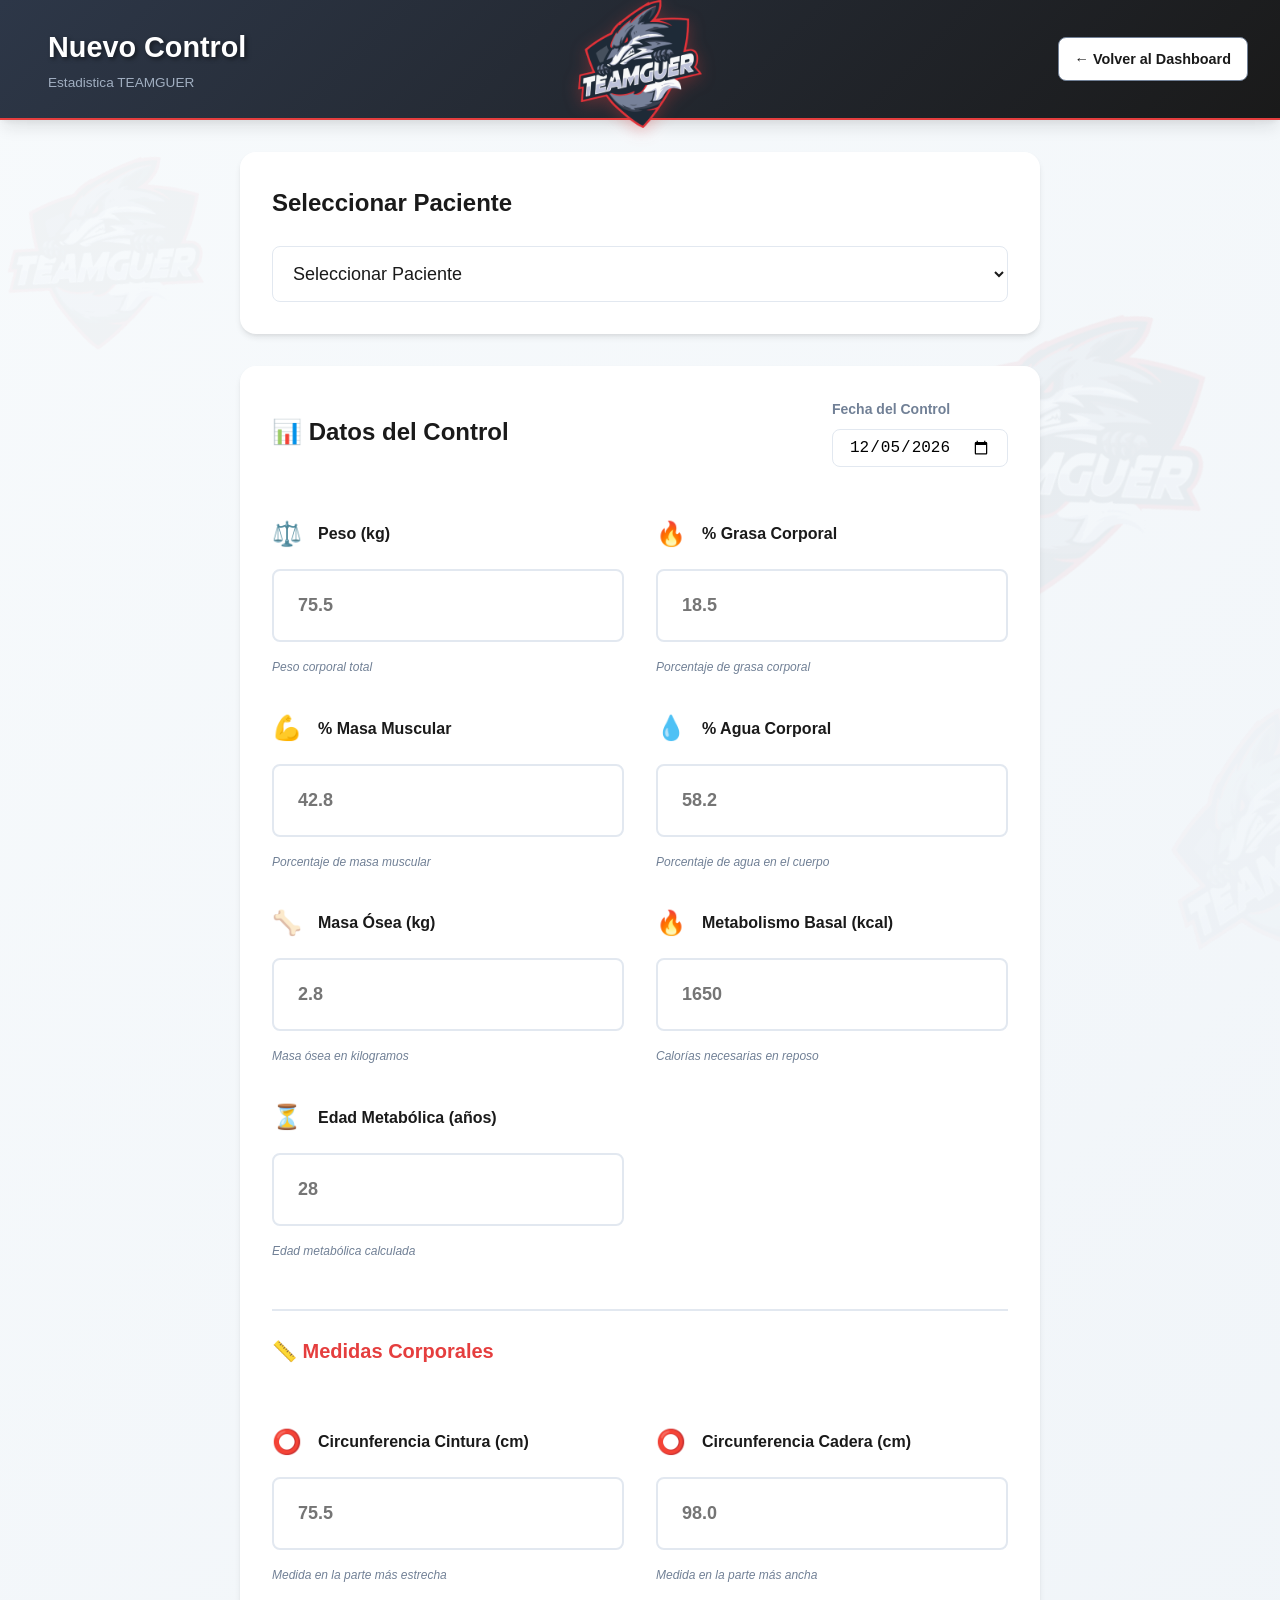
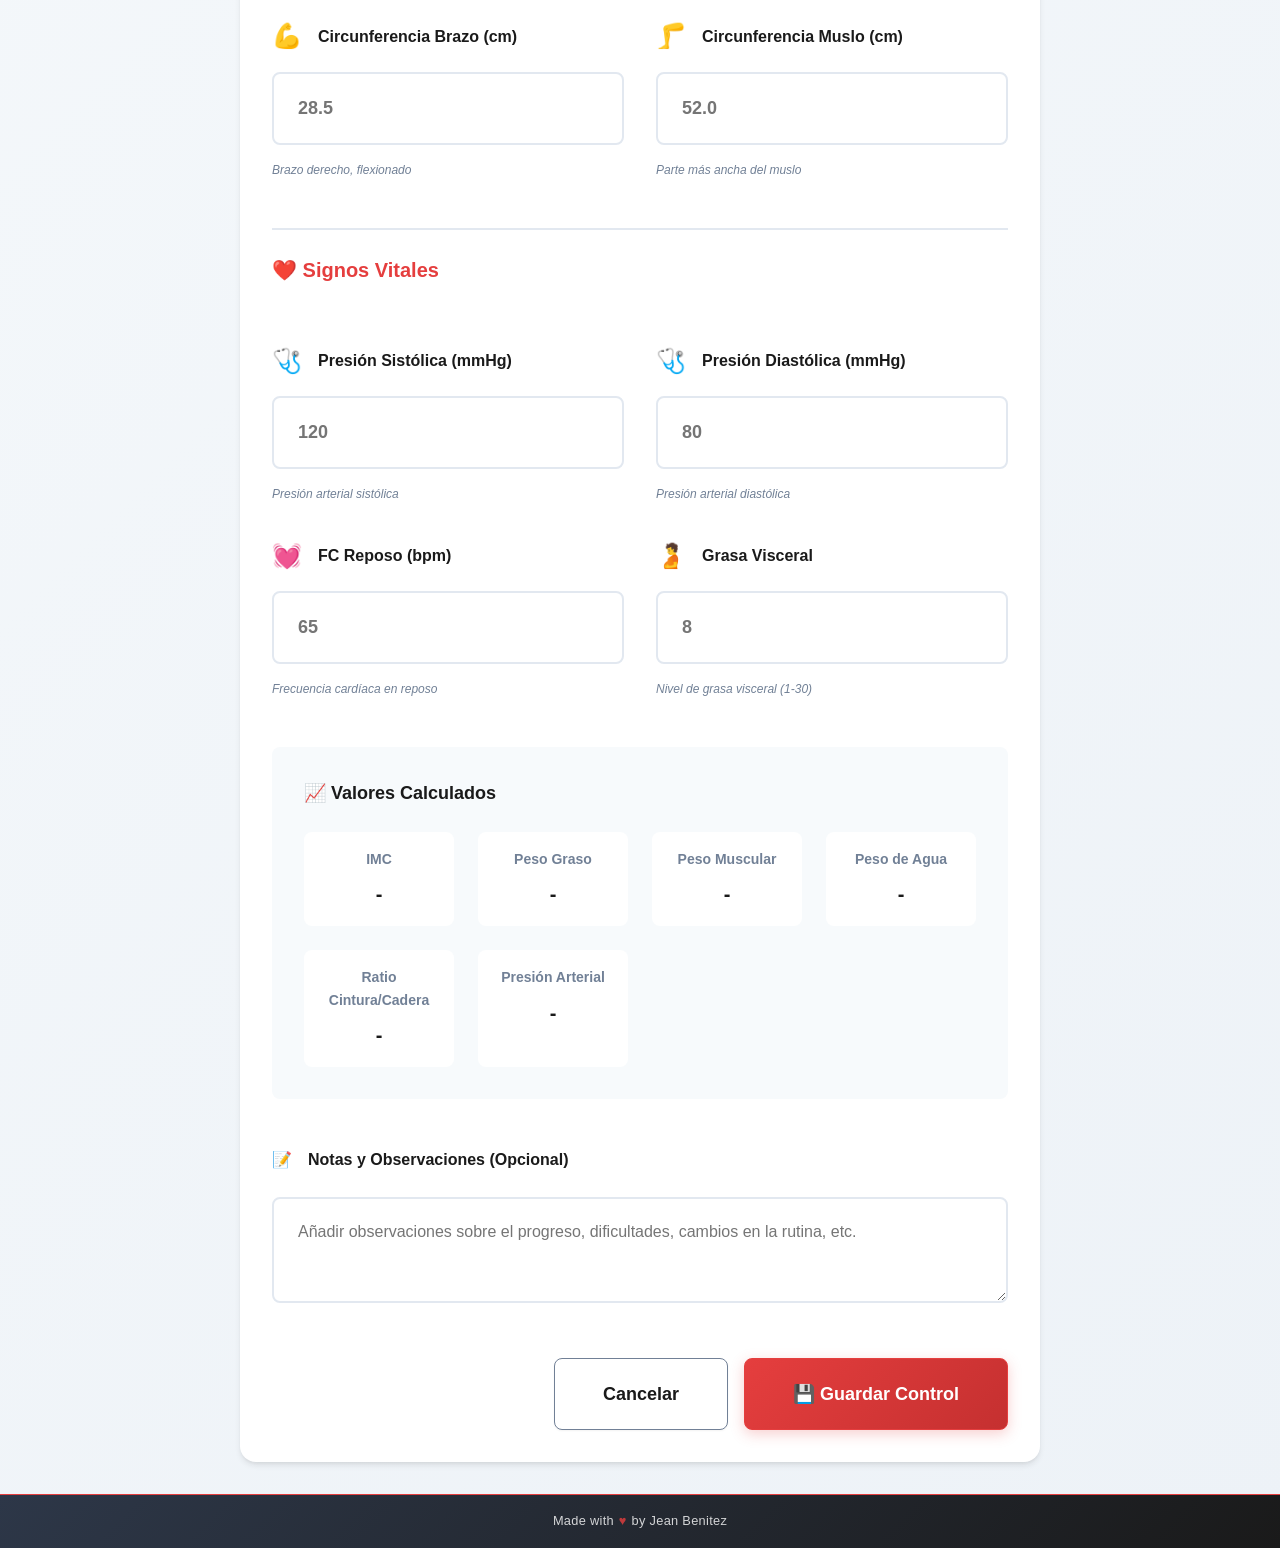
==== new-control.html @ bb1d870a "first ultrasound" ====
<!DOCTYPE html>
<html lang="es">
<head>
    <meta charset="UTF-8">
    <meta name="viewport" content="width=device-width, initial-scale=1.0">
    <title>Nuevo Control - Estadistica TEAMGUER</title>
    <link rel="stylesheet" href="css/styles.css">
    <link rel="icon" href="assets/logo.png" type="image/svg+xml">
</head>
<body>
    <!-- Header -->
    <header class="header">
        <div class="container">
            <div class="brand">
                <a href="index.html" class="logo-link">
                    <img src="assets/logo.png" alt="TEAMGUER" class="logo">
                </a>
                <div>
                    <h1>Nuevo Control</h1>
                    <div class="app-subtitle">Estadistica TEAMGUER</div>
                </div>
            </div>
            <div class="header-actions">
                <button type="button" onclick="newControlForm.redirectToDashboard()" class="btn btn-secondary">← Volver al Dashboard</button>
            </div>
        </div>
    </header>

    <!-- Main Form -->
    <main class="main-form">
        <div class="container">
            <div class="form-container">
                <!-- Patient Info -->
                <section class="patient-info-section">
                    <div class="patient-summary">
                        <h3 id="selectedPatientName">Seleccionar Paciente</h3>
                        <select id="patientSelectControl" class="patient-select-large" required>
                            <option value="">Seleccionar Paciente</option>
                        </select>
                    </div>
                </section>

                <!-- Control Form -->
                <section class="control-form-section">
                    <form id="newControlForm" class="control-form">
                        <div class="form-header">
                            <h3>📊 Datos del Control</h3>
                            <div class="form-date">
                                <label for="controlDate">Fecha del Control</label>
                                <input type="date" id="controlDate" required>
                            </div>
                        </div>

                        <div class="measurements-grid">
                            <div class="measurement-group">
                                <label for="weight">
                                    <span class="icon">⚖️</span>
                                    <span class="label">Peso (kg)</span>
                                </label>
                                <input 
                                    type="number" 
                                    id="weight" 
                                    step="0.1" 
                                    min="20" 
                                    max="300" 
                                    placeholder="75.5" 
                                    required
                                >
                                <div class="input-help">Peso corporal total</div>
                            </div>

                            <div class="measurement-group">
                                <label for="fatPercentage">
                                    <span class="icon">🔥</span>
                                    <span class="label">% Grasa Corporal</span>
                                </label>
                                <input 
                                    type="number" 
                                    id="fatPercentage" 
                                    step="0.1" 
                                    min="3" 
                                    max="60" 
                                    placeholder="18.5" 
                                    required
                                >
                                <div class="input-help">Porcentaje de grasa corporal</div>
                            </div>

                            <div class="measurement-group">
                                <label for="musclePercentage">
                                    <span class="icon">💪</span>
                                    <span class="label">% Masa Muscular</span>
                                </label>
                                <input 
                                    type="number" 
                                    id="musclePercentage" 
                                    step="0.1" 
                                    min="20" 
                                    max="70" 
                                    placeholder="42.8" 
                                    required
                                >
                                <div class="input-help">Porcentaje de masa muscular</div>
                            </div>

                            <div class="measurement-group">
                                <label for="waterPercentage">
                                    <span class="icon">💧</span>
                                    <span class="label">% Agua Corporal</span>
                                </label>
                                <input 
                                    type="number" 
                                    id="waterPercentage" 
                                    step="0.1" 
                                    min="30" 
                                    max="80" 
                                    placeholder="58.2" 
                                    required
                                >
                                <div class="input-help">Porcentaje de agua en el cuerpo</div>
                            </div>

                            <div class="measurement-group">
                                <label for="boneMass">
                                    <span class="icon">🦴</span>
                                    <span class="label">Masa Ósea (kg)</span>
                                </label>
                                <input 
                                    type="number" 
                                    id="boneMass" 
                                    step="0.1" 
                                    min="1" 
                                    max="10" 
                                    placeholder="2.8"
                                >
                                <div class="input-help">Masa ósea en kilogramos</div>
                            </div>

                            <div class="measurement-group">
                                <label for="basalMetabolism">
                                    <span class="icon">🔥</span>
                                    <span class="label">Metabolismo Basal (kcal)</span>
                                </label>
                                <input 
                                    type="number" 
                                    id="basalMetabolism" 
                                    min="800" 
                                    max="3000" 
                                    placeholder="1650"
                                >
                                <div class="input-help">Calorías necesarias en reposo</div>
                            </div>

                            <div class="measurement-group">
                                <label for="metabolicAge">
                                    <span class="icon">⏳</span>
                                    <span class="label">Edad Metabólica (años)</span>
                                </label>
                                <input 
                                    type="number" 
                                    id="metabolicAge" 
                                    min="12" 
                                    max="99" 
                                    placeholder="28"
                                >
                                <div class="input-help">Edad metabólica calculada</div>
                            </div>
                        </div>

                        <!-- Medidas Corporales -->
                        <div class="section-divider">
                            <h4>📏 Medidas Corporales</h4>
                        </div>

                        <div class="measurements-grid">
                            <div class="measurement-group">
                                <label for="waistCircumference">
                                    <span class="icon">⭕</span>
                                    <span class="label">Circunferencia Cintura (cm)</span>
                                </label>
                                <input 
                                    type="number" 
                                    id="waistCircumference" 
                                    step="0.5" 
                                    min="50" 
                                    max="150" 
                                    placeholder="75.5"
                                >
                                <div class="input-help">Medida en la parte más estrecha</div>
                            </div>

                            <div class="measurement-group">
                                <label for="hipCircumference">
                                    <span class="icon">⭕</span>
                                    <span class="label">Circunferencia Cadera (cm)</span>
                                </label>
                                <input 
                                    type="number" 
                                    id="hipCircumference" 
                                    step="0.5" 
                                    min="60" 
                                    max="180" 
                                    placeholder="98.0"
                                >
                                <div class="input-help">Medida en la parte más ancha</div>
                            </div>

                            <div class="measurement-group">
                                <label for="armCircumference">
                                    <span class="icon">💪</span>
                                    <span class="label">Circunferencia Brazo (cm)</span>
                                </label>
                                <input 
                                    type="number" 
                                    id="armCircumference" 
                                    step="0.5" 
                                    min="15" 
                                    max="60" 
                                    placeholder="28.5"
                                >
                                <div class="input-help">Brazo derecho, flexionado</div>
                            </div>

                            <div class="measurement-group">
                                <label for="thighCircumference">
                                    <span class="icon">🦵</span>
                                    <span class="label">Circunferencia Muslo (cm)</span>
                                </label>
                                <input 
                                    type="number" 
                                    id="thighCircumference" 
                                    step="0.5" 
                                    min="30" 
                                    max="90" 
                                    placeholder="52.0"
                                >
                                <div class="input-help">Parte más ancha del muslo</div>
                            </div>
                        </div>

                        <!-- Signos Vitales -->
                        <div class="section-divider">
                            <h4>❤️ Signos Vitales</h4>
                        </div>

                        <div class="measurements-grid">
                            <div class="measurement-group">
                                <label for="systolicPressure">
                                    <span class="icon">🩺</span>
                                    <span class="label">Presión Sistólica (mmHg)</span>
                                </label>
                                <input 
                                    type="number" 
                                    id="systolicPressure" 
                                    min="80" 
                                    max="200" 
                                    placeholder="120"
                                >
                                <div class="input-help">Presión arterial sistólica</div>
                            </div>

                            <div class="measurement-group">
                                <label for="diastolicPressure">
                                    <span class="icon">🩺</span>
                                    <span class="label">Presión Diastólica (mmHg)</span>
                                </label>
                                <input 
                                    type="number" 
                                    id="diastolicPressure" 
                                    min="40" 
                                    max="120" 
                                    placeholder="80"
                                >
                                <div class="input-help">Presión arterial diastólica</div>
                            </div>

                            <div class="measurement-group">
                                <label for="restingHeartRate">
                                    <span class="icon">💓</span>
                                    <span class="label">FC Reposo (bpm)</span>
                                </label>
                                <input 
                                    type="number" 
                                    id="restingHeartRate" 
                                    min="40" 
                                    max="120" 
                                    placeholder="65"
                                >
                                <div class="input-help">Frecuencia cardíaca en reposo</div>
                            </div>

                            <div class="measurement-group">
                                <label for="visceralFat">
                                    <span class="icon">🫄</span>
                                    <span class="label">Grasa Visceral</span>
                                </label>
                                <input 
                                    type="number" 
                                    id="visceralFat" 
                                    min="1" 
                                    max="30" 
                                    placeholder="8"
                                >
                                <div class="input-help">Nivel de grasa visceral (1-30)</div>
                            </div>
                        </div>

                        <!-- Calculated Values Preview -->
                        <div class="calculated-values">
                            <h4>📈 Valores Calculados</h4>
                            <div class="calculated-grid">
                                <div class="calculated-item">
                                    <span class="label">IMC</span>
                                    <span id="calculatedIMC" class="value">-</span>
                                </div>
                                <div class="calculated-item">
                                    <span class="label">Peso Graso</span>
                                    <span id="calculatedFatWeight" class="value">-</span>
                                </div>
                                <div class="calculated-item">
                                    <span class="label">Peso Muscular</span>
                                    <span id="calculatedMuscleWeight" class="value">-</span>
                                </div>
                                <div class="calculated-item">
                                    <span class="label">Peso de Agua</span>
                                    <span id="calculatedWaterWeight" class="value">-</span>
                                </div>
                                <div class="calculated-item">
                                    <span class="label">Ratio Cintura/Cadera</span>
                                    <span id="calculatedWHR" class="value">-</span>
                                </div>
                                <div class="calculated-item">
                                    <span class="label">Presión Arterial</span>
                                    <span id="calculatedBloodPressure" class="value">-</span>
                                </div>
                            </div>
                        </div>

                        <!-- Comparison with Previous -->
                        <div id="comparisonSection" class="comparison-section" style="display: none;">
                            <h4>📊 Comparación con Control Anterior</h4>
                            <div id="comparisonGrid" class="comparison-grid">
                                <!-- Se llena dinámicamente -->
                            </div>
                        </div>

                        <!-- Notes Section -->
                        <div class="notes-section">
                            <label for="notes">
                                <span class="icon">📝</span>
                                <span class="label">Notas y Observaciones (Opcional)</span>
                            </label>
                            <textarea 
                                id="notes" 
                                rows="3" 
                                placeholder="Añadir observaciones sobre el progreso, dificultades, cambios en la rutina, etc."
                            ></textarea>
                        </div>

                        <!-- Form Actions -->
                        <div class="form-actions">
                            <button type="button" id="cancelControl" class="btn btn-secondary btn-large">
                                Cancelar
                            </button>
                            <button type="submit" class="btn btn-primary btn-large">
                                💾 Guardar Control
                            </button>
                        </div>
                    </form>
                </section>
            </div>
        </div>
    </main>

    <!-- Success Modal -->
    <div id="successModal" class="modal">
        <div class="modal-content success">
            <div class="modal-header">
                <h3>✅ Control Guardado</h3>
            </div>
            <div class="modal-body">
                <p>El control ha sido guardado exitosamente.</p>
                <div class="success-actions">
                    <button id="goToDashboard" class="btn btn-primary">Ver Dashboard</button>
                    <button id="addAnotherControl" class="btn btn-secondary">Agregar Otro Control</button>
                </div>
            </div>
        </div>
    </div>

    <!-- Footer -->
    <footer class="footer">
        <div class="container">
            <p>Made with <span class="heart">♥</span> by Jean Benitez</p>
        </div>
    </footer>

    <!-- Scripts -->
    <script src="js/storage.js"></script>
    <script src="js/new-control.js"></script>
</body>
</html>
---- css/styles.css ----
/* styles.css - Estilos principales para la aplicación Personal Trainer */

/* === RESET Y BASE === */
* {
    margin: 0;
    padding: 0;
    box-sizing: border-box;
}

:root {
    /* Paleta de colores basada en TEAMGUER */
    --teamguer-red: #E53E3E;
    --teamguer-dark: #1A1A1A;
    --teamguer-dark-blue: #2D3748;
    --teamguer-gray: #718096;
    --teamguer-light-gray: #A0AEC0;
    --teamguer-white: #FFFFFF;
    
    /* Colores principales */
    --primary-color: var(--teamguer-red);
    --primary-dark: #C53030;
    --secondary-color: var(--teamguer-gray);
    --success-color: #48BB78;
    --warning-color: #ED8936;
    --danger-color: var(--teamguer-red);
    --info-color: #4299E1;
    
    /* Colores de fondo */
    --bg-primary: var(--teamguer-white);
    --bg-secondary: #F7FAFC;
    --bg-tertiary: #EDF2F7;
    --bg-dark: var(--teamguer-dark);
    --bg-card: var(--teamguer-white);
    --bg-header: var(--teamguer-dark-blue);
    
    /* Colores de texto */
    --text-primary: var(--teamguer-dark);
    --text-secondary: var(--teamguer-gray);
    --text-light: var(--teamguer-light-gray);
    --text-white: var(--teamguer-white);
    --text-accent: var(--teamguer-red);
    
    /* Sombras */
    --shadow-sm: 0 1px 2px 0 rgba(26, 26, 26, 0.05);
    --shadow-md: 0 4px 6px -1px rgba(26, 26, 26, 0.1), 0 2px 4px -1px rgba(26, 26, 26, 0.06);
    --shadow-lg: 0 10px 15px -3px rgba(26, 26, 26, 0.1), 0 4px 6px -2px rgba(26, 26, 26, 0.05);
    --shadow-xl: 0 20px 25px -5px rgba(26, 26, 26, 0.1), 0 10px 10px -5px rgba(26, 26, 26, 0.04);
    --shadow-red: 0 4px 14px 0 rgba(229, 62, 62, 0.25);
    
    /* Espaciado */
    --spacing-xs: 0.5rem;
    --spacing-sm: 1rem;
    --spacing-md: 1.5rem;
    --spacing-lg: 2rem;
    --spacing-xl: 3rem;
    
    /* Bordes */
    --border-radius: 0.5rem;
    --border-radius-lg: 1rem;
    --border-color: #E2E8F0;
}

body {
    font-family: -apple-system, BlinkMacSystemFont, 'Segoe UI', Roboto, Oxygen, Ubuntu, Cantarell, sans-serif;
    background: linear-gradient(135deg, var(--bg-secondary) 0%, var(--bg-tertiary) 100%);
    color: var(--text-primary);
    line-height: 1.6;
    font-size: 16px;
    min-height: 100vh;
    position: relative;
    display: flex;
    flex-direction: column;
}

/* Watermark del logo TEAMGUER */
body::before {
    content: '';
    position: fixed;
    top: 50%;
    right: 5%;
    width: 300px;
    height: 300px;
    background-image: url('../assets/logo.png');
    background-size: contain;
    background-repeat: no-repeat;
    background-position: center;
    opacity: 0.05;
    transform: translateY(-50%) rotate(15deg);
    z-index: -1;
    pointer-events: none;
    animation: watermark-parallax 1ms linear infinite;
    animation-timeline: scroll();
}

@keyframes watermark-parallax {
    0% {
        transform: translateY(-50%) rotate(15deg);
    }
    100% {
        transform: translateY(calc(-50% + 100px)) rotate(25deg);
    }
}

/* Watermark adicional más pequeño en la esquina inferior derecha */
body::after {
    content: '';
    position: fixed;
    top: 150px;
    left: 10px;
    width: 200px;
    height: 200px;
    background-image: url('../assets/logo.png');
    background-size: contain;
    background-repeat: no-repeat;
    background-position: center;
    opacity: 0.03;
    transform: rotate(10deg);
    z-index: -1;
    pointer-events: none;
    animation: watermark-small-rotate 1ms linear infinite;
    animation-timeline: scroll();
}

@keyframes watermark-small-rotate {
    0% {
        transform: rotate(10deg);
    }
    100% {
        transform: rotate(30deg);
    }
}

/* Fallback para navegadores sin soporte */
@supports not (animation-timeline: scroll()) {
    body::before {
        animation: none;
        transform: translateY(-50%) rotate(15deg);
    }
    
    body::after {
        animation: none;
        transform: rotate(10deg);
    }
}

/* === CONTENEDOR PRINCIPAL === */
.container {
    max-width: 1400px;
    margin: 0 auto;
    padding: 0 var(--spacing-sm);
}

/* === MAIN CONTENT === */
main {
    flex: 1;
}

/* === HEADER === */
.header {
    background: linear-gradient(135deg, var(--bg-header) 0%, var(--teamguer-dark) 100%);
    box-shadow: var(--shadow-lg);
    position: sticky;
    top: 0;
    z-index: 100;
    padding: var(--spacing-md) 0;
    border-bottom: 2px solid var(--teamguer-red);
    transition: all 0.4s cubic-bezier(0.4, 0, 0.2, 1);
    backdrop-filter: blur(10px);
    animation: header-scroll-animation 1ms linear;
    animation-timeline: scroll();
    animation-fill-mode: both;
}

@keyframes header-scroll-animation {
    0% {
        padding: var(--spacing-md) 0;
        background: linear-gradient(135deg, var(--bg-header) 0%, var(--teamguer-dark) 100%);
        box-shadow: var(--shadow-lg);
        border-bottom: 2px solid var(--teamguer-red);
    }
    10% {
        padding: var(--spacing-xs) 0;
        background: rgba(45, 55, 72, 0.95);
        backdrop-filter: blur(20px);
        box-shadow: var(--shadow-xl), 0 0 30px rgba(229, 62, 62, 0.3);
        border-bottom: 1px solid var(--teamguer-red);
    }
    100% {
        padding: var(--spacing-xs) 0;
        background: rgba(45, 55, 72, 0.95);
        backdrop-filter: blur(20px);
        box-shadow: var(--shadow-xl), 0 0 30px rgba(229, 62, 62, 0.3);
        border-bottom: 1px solid var(--teamguer-red);
    }
}

.header .container {
    display: flex;
    justify-content: space-between;
    align-items: center;
    gap: var(--spacing-md);
}

.header .brand {
    display: flex;
    align-items: center;
    gap: var(--spacing-sm);
}

.header .logo {
    width: 48px;
    height: 48px;
    object-fit: contain;
    transition: all 0.4s cubic-bezier(0.4, 0, 0.2, 1);
    transform: scale(1);
    filter: drop-shadow(0 4px 8px rgba(229, 62, 62, 0.3));
    animation: logo-scroll-animation 1ms linear;
    animation-timeline: scroll();
    animation-fill-mode: both;
    min-height: 128px;
    min-width: 128px;
    position: fixed;
    left: calc(50vw - 64px);
    top: 0px;
}

.logo-link {
    display: inline-block;
    transition: all 0.3s ease;
    cursor: pointer;
}

.logo-link:hover .logo {
    transform: scale(1.1);
    filter: drop-shadow(0 6px 12px rgba(229, 62, 62, 0.5));
}

.logo-link:active .logo {
    transform: scale(0.95);
}

@keyframes logo-scroll-animation {
    0% {
        width: 56px;
        height: 56px;
        transform: scale(1.1);
        filter: drop-shadow(0 6px 12px rgba(229, 62, 62, 0.4));
        top: 40px;
    }
    10% {
        width: 32px;
        height: 32px;
        transform: scale(0.9);
        filter: drop-shadow(0 2px 4px rgba(229, 62, 62, 0.3));
        top: 0px;
    }
    100% {
        width: 32px;
        height: 32px;
        transform: scale(0.9);
        filter: drop-shadow(0 2px 4px rgba(229, 62, 62, 0.3));
        top: 0px;
    }
}

/* Fallback para navegadores sin animation-timeline */
@supports not (animation-timeline: scroll()) {
    .header {
        container-type: inline-size;
    }
    
    @container (min-height: 100px) {
        .header {
            padding: var(--spacing-xs) 0;
            background: rgba(45, 55, 72, 0.95);
            backdrop-filter: blur(20px);
            box-shadow: var(--shadow-xl), 0 0 30px rgba(229, 62, 62, 0.3);
            border-bottom: 1px solid var(--teamguer-red);
        }
        
        .header-actions {
            gap: var(--spacing-xs);
        }
        
        .header-actions .btn {
            padding: calc(var(--spacing-xs) * 0.8) var(--spacing-sm);
            font-size: 0.9rem;
        }
        
        .patient-select {
            font-size: 0.9rem;
            padding: calc(var(--spacing-xs) * 0.8) var(--spacing-sm);
        }
    }
}

.header h1 {
    font-size: clamp(1.2rem, 3.5vw, 1.8rem);
    font-weight: 800;
    color: var(--text-white);
    text-shadow: 2px 2px 4px rgba(0, 0, 0, 0.5);
    margin: 0;
    transition: all 0.4s cubic-bezier(0.4, 0, 0.2, 1);
    transform: scale(1);
    animation: header-text-scroll 1ms linear;
    animation-timeline: scroll();
    animation-fill-mode: both;
}

@keyframes header-text-scroll {
    0% {
        font-size: clamp(1.2rem, 3.5vw, 1.8rem);
        transform: scale(1);
        text-shadow: 2px 2px 4px rgba(0, 0, 0, 0.5);
    }
    10% {
        font-size: clamp(1rem, 3vw, 1.4rem);
        transform: scale(0.95);
        text-shadow: 1px 1px 2px rgba(0, 0, 0, 0.7);
    }
    100% {
        font-size: clamp(1rem, 3vw, 1.4rem);
        transform: scale(0.95);
        text-shadow: 1px 1px 2px rgba(0, 0, 0, 0.7);
    }
}

.header .app-subtitle {
    font-size: 0.85rem;
    color: var(--teamguer-light-gray);
    font-weight: 400;
    margin-top: 2px;
    transition: all 0.4s cubic-bezier(0.4, 0, 0.2, 1);
    opacity: 1;
    transform: translateY(0);
    animation: subtitle-scroll 1ms linear;
    animation-timeline: scroll();
    animation-fill-mode: both;
}

@keyframes subtitle-scroll {
    0% {
        font-size: 0.85rem;
        margin-top: 2px;
        opacity: 1;
        transform: translateY(0);
    }
    10% {
        font-size: 0.7rem;
        margin-top: 1px;
        opacity: 0.8;
        transform: translateY(-2px);
    }
    100% {
        font-size: 0.7rem;
        margin-top: 1px;
        opacity: 0.8;
        transform: translateY(-2px);
    }
}

.header-actions {
    display: flex;
    align-items: center;
    gap: var(--spacing-sm);
    flex-wrap: wrap;
    transition: all 0.3s ease;
    animation: header-actions-scroll-animation 1ms linear;
    animation-timeline: scroll();
    animation-fill-mode: both;
}

@keyframes header-actions-scroll-animation {
    0% {
        gap: var(--spacing-sm);
    }
    10% {
        gap: var(--spacing-xs);
    }
    100% {
        gap: var(--spacing-xs);
    }
}

.header-actions .btn {
    transition: all 0.3s cubic-bezier(0.4, 0, 0.2, 1);
    animation: header-btn-scroll-animation 1ms linear;
    animation-timeline: scroll();
    animation-fill-mode: both;
}

@keyframes header-btn-scroll-animation {
    0% {
        padding: calc(var(--spacing-xs) * 0.8) var(--spacing-sm);
        font-size: 0.9rem;
    }
    10% {
        padding: calc(var(--spacing-xs) * 0.8) var(--spacing-sm);
        font-size: 0.9rem;
    }
    100% {
        padding: calc(var(--spacing-xs) * 0.8) var(--spacing-sm);
        font-size: 0.9rem;
    }
}

.patient-select {
    transition: all 0.3s cubic-bezier(0.4, 0, 0.2, 1);
    animation: patient-select-scroll-animation 1ms linear;
    animation-timeline: scroll();
    animation-fill-mode: both;
}

@keyframes patient-select-scroll-animation {
    0% {
        font-size: 0.9rem;
        padding: calc(var(--spacing-xs) * 0.8) var(--spacing-sm);
    }
    10% {
        font-size: 0.9rem;
        padding: calc(var(--spacing-xs) * 0.8) var(--spacing-sm);
    }
    100% {
        font-size: 0.9rem;
        padding: calc(var(--spacing-xs) * 0.8) var(--spacing-sm);
    }
}

/* === BOTONES === */
.btn {
    padding: calc(var(--spacing-xs) * 0.8) var(--spacing-sm);
    border: none;
    border-radius: var(--border-radius);
    font-size: 0.9rem;
    font-weight: 600;
    cursor: pointer;
    transition: all 0.2s ease;
    display: inline-flex;
    align-items: center;
    justify-content: center;
    gap: var(--spacing-xs);
    text-decoration: none;
    min-height: 44px; /* Touch-friendly */
}

.btn-primary {
    background: linear-gradient(135deg, var(--primary-color) 0%, #C53030 100%);
    color: var(--text-white);
    box-shadow: var(--shadow-red);
    border: 1px solid var(--primary-color);
}

.btn-primary:hover {
    background: linear-gradient(135deg, #C53030 0%, #9C2A2A 100%);
    transform: translateY(-2px);
    box-shadow: 0 6px 20px 0 rgba(229, 62, 62, 0.35);
}

.btn-secondary {
    background-color: var(--bg-card);
    color: var(--text-primary);
    border: 1px solid var(--teamguer-gray);
    box-shadow: var(--shadow-sm);
}

.btn-secondary:hover {
    background-color: var(--bg-tertiary);
    border-color: var(--teamguer-red);
    color: var(--teamguer-red);
    transform: translateY(-1px);
    box-shadow: var(--shadow-md);
}

.btn-large {
    padding: var(--spacing-md) var(--spacing-xl);
    font-size: 1.125rem;
    min-height: 56px;
}

.btn:disabled {
    opacity: 0.6;
    cursor: not-allowed;
    transform: none !important;
}

/* === ANIMACIONES FANCY === */
/* Animaciones de entrada */
@keyframes slideInUp {
    from {
        opacity: 0;
        transform: translateY(30px);
    }
    to {
        opacity: 1;
        transform: translateY(0);
    }
}

@keyframes slideInLeft {
    from {
        opacity: 0;
        transform: translateX(-30px);
    }
    to {
        opacity: 1;
        transform: translateX(0);
    }
}

@keyframes slideInRight {
    from {
        opacity: 0;
        transform: translateX(30px);
    }
    to {
        opacity: 1;
        transform: translateX(0);
    }
}

@keyframes fadeInScale {
    from {
        opacity: 0;
        transform: scale(0.8);
    }
    to {
        opacity: 1;
        transform: scale(1);
    }
}

@keyframes pulse {
    0%, 100% {
        transform: scale(1);
    }
    50% {
        transform: scale(1.05);
    }
}

@keyframes float {
    0%, 100% {
        transform: translateY(0);
    }
    50% {
        transform: translateY(-10px);
    }
}

/* Clases de animación - CSS only entrance animations */
.progress-card, .chart-container, .score-card, .patient-card {
    animation: slideInUp 0.8s cubic-bezier(0.4, 0, 0.2, 1) forwards;
    animation-delay: calc(var(--animation-order, 0) * 0.1s);
}

.progress-card {
    --animation-order: 1;
    animation-name: slideInUp;
}

.chart-container {
    --animation-order: 2;
    animation-name: slideInLeft;
}

.score-card {
    --animation-order: 0;
    animation-name: fadeInScale;
}

.patient-card {
    --animation-order: 1;
    animation-name: slideInRight;
}

/* Animación específica para elementos en viewport */
@supports (animation-timeline: view()) {
    .progress-card, .chart-container, .score-card, .patient-card {
        animation-timeline: view();
        animation-range: entry 0% entry 30%;
    }
}

/* Fallback sin animation-timeline usando CSS delays progresivos */
@supports not (animation-timeline: view()) {
    .progress-card:nth-child(1) { animation-delay: 0.1s; }
    .progress-card:nth-child(2) { animation-delay: 0.2s; }
    .progress-card:nth-child(3) { animation-delay: 0.3s; }
    .progress-card:nth-child(4) { animation-delay: 0.4s; }
    .progress-card:nth-child(5) { animation-delay: 0.5s; }
    .progress-card:nth-child(6) { animation-delay: 0.6s; }
    .progress-card:nth-child(7) { animation-delay: 0.7s; }
    .progress-card:nth-child(8) { animation-delay: 0.8s; }
    
    .chart-container:nth-child(1) { animation-delay: 0.2s; }
    .chart-container:nth-child(2) { animation-delay: 0.4s; }
    .chart-container:nth-child(3) { animation-delay: 0.6s; }
    .chart-container:nth-child(4) { animation-delay: 0.8s; }
}

/* Efectos hover con animaciones */
.progress-card:hover {
    transform: translateY(-3px) scale(1.02);
    box-shadow: var(--shadow-xl);
    border-left-width: 6px;
}

.score-card:hover {
    animation: float 2s ease-in-out infinite;
    position: relative;
    overflow: hidden;
}

/* Efectos de brillo para elementos interactivos */
.btn-primary:hover {
    position: relative;
    overflow: hidden;
}

.btn-primary:hover::before,
.score-card:hover::before {
    content: '';
    position: absolute;
    top: -50%;
    left: -50%;
    width: 200%;
    height: 200%;
    background: linear-gradient(45deg, transparent, rgba(255,255,255,0.1), transparent);
    transform: rotate(45deg);
    animation: shine 0.8s ease-in-out;
}

@keyframes shine {
    0% {
        transform: translateX(-100%) translateY(-100%) rotate(45deg);
    }
    100% {
        transform: translateX(100%) translateY(100%) rotate(45deg);
    }
}

/* === SELECTS === */
.patient-select, .patient-select-large {
    padding: calc(var(--spacing-xs) * 0.8) var(--spacing-sm);
    border: 1px solid var(--border-color);
    border-radius: var(--border-radius);
    font-size: 0.9rem;
    background-color: var(--bg-primary);
    color: var(--text-primary);
    min-width: 200px;
    min-height: 44px;
}

.patient-select-large {
    font-size: 1.125rem;
    min-height: 56px;
    width: 100%;
}

/* === PANTALLA DE BIENVENIDA === */
.welcome-screen {
    text-align: center;
    padding: var(--spacing-xl) var(--spacing-md);
    background: linear-gradient(135deg, var(--bg-card) 0%, var(--bg-secondary) 100%);
    border-radius: var(--border-radius-lg);
    box-shadow: var(--shadow-lg);
    margin-top: var(--spacing-lg);
    border: 2px solid var(--teamguer-red);
    position: relative;
    overflow: hidden;
}

.welcome-screen::before {
    content: '';
    position: absolute;
    top: -50%;
    right: -50%;
    width: 200px;
    height: 200px;
    background: radial-gradient(circle, rgba(229, 62, 62, 0.1), transparent);
    border-radius: 50%;
}

.welcome-screen h2 {
    font-size: clamp(1.5rem, 5vw, 3rem);
    margin-bottom: var(--spacing-md);
    color: var(--teamguer-dark);
    position: relative;
    z-index: 1;
}

.welcome-screen p {
    font-size: clamp(1rem, 3vw, 1.25rem);
    color: var(--text-secondary);
    margin-bottom: var(--spacing-xl);
    position: relative;
    z-index: 1;
}

.quick-actions {
    display: flex;
    justify-content: center;
    gap: var(--spacing-md);
    flex-wrap: wrap;
}

/* === DASHBOARD PRINCIPAL === */
.main-dashboard {
    padding: var(--spacing-lg) 0;
    position: relative;
    z-index: 1;
}

.patient-dashboard {
    display: grid;
    gap: var(--spacing-lg);
}

/* === INFORMACIÓN DEL PACIENTE === */
.patient-info {
    margin-bottom: var(--spacing-md);
}

/* Barra sticky del paciente */
.patient-sticky-info {
    position: sticky;
    top: 72px; /* Debajo del header compacto */
    background: linear-gradient(135deg, var(--bg-card) 0%, var(--bg-secondary) 100%);
    border-bottom: 1px solid var(--teamguer-red);
    box-shadow: var(--shadow-sm);
    z-index: 90;
    padding: var(--spacing-xs) 0;
    transition: all 0.3s ease;
    /* Inicialmente oculto, se muestra solo con scroll */
    opacity: 0;
    transform: translateY(-100%);
    pointer-events: none;
    animation: patient-sticky-scroll-animation 1ms linear;
    animation-timeline: scroll();
    animation-fill-mode: both;
}

@keyframes patient-sticky-scroll-animation {
    0% {
        opacity: 0;
        transform: translateY(-100%);
        pointer-events: none;
    }
    10% {
        opacity: 1;
        transform: translateY(0);
        pointer-events: auto;
    }
    100% {
        opacity: 1;
        transform: translateY(0);
        pointer-events: auto;
    }
}

.patient-sticky-info .container {
    display: flex;
    justify-content: space-between;
    align-items: center;
    gap: var(--spacing-sm);
}

.patient-sticky-summary {
    display: flex;
    align-items: center;
    gap: var(--spacing-md);
    font-size: 0.9rem;
}

.patient-sticky-summary .patient-name {
    font-weight: 700;
    color: var(--teamguer-dark);
    font-size: 1.6em;
}

.patient-sticky-summary .patient-basic-info {
    display: flex;
    gap: var(--spacing-md);
    color: var(--text-secondary);
    font-size: 0.8rem;
}

.patient-sticky-summary .patient-basic-info span {
    display: flex;
    align-items: center;
    gap: var(--spacing-xs);
}

.patient-sticky-score {
    display: flex;
    align-items: center;
    gap: var(--spacing-xs);
    background: linear-gradient(135deg, var(--teamguer-red), #C53030);
    color: white;
    padding: var(--spacing-xs) var(--spacing-sm);
    border-radius: var(--border-radius);
    font-size: 0.8rem;
    font-weight: 600;
}

.patient-card {
    background-color: var(--bg-primary);
    border-radius: var(--border-radius-lg);
    padding: var(--spacing-lg);
    box-shadow: var(--shadow-md);
}

.patient-card h2 {
    font-size: clamp(1.5rem, 4vw, 2.5rem);
    margin-bottom: var(--spacing-md);
    color: var(--primary-color);
}

.patient-stats {
    display: grid;
    grid-template-columns: repeat(auto-fit, minmax(120px, 1fr));
    gap: var(--spacing-md);
}

.patient-stats .stat {
    text-align: center;
    padding: var(--spacing-sm);
    background-color: var(--bg-secondary);
    border-radius: var(--border-radius);
}

.patient-stats .label {
    display: block;
    font-size: 0.875rem;
    color: var(--text-secondary);
    font-weight: 600;
}

.patient-stats .value {
    display: block;
    font-size: clamp(1.25rem, 3vw, 1.875rem);
    font-weight: 800;
    color: var(--text-primary);
    margin-top: var(--spacing-xs);
}

/* === SECCIÓN DE PUNTAJE === */
.score-section {
    margin-bottom: var(--spacing-lg);
}

.score-card {
    background: linear-gradient(135deg, var(--teamguer-red), #C53030);
    color: var(--text-white);
    border-radius: var(--border-radius-lg);
    padding: var(--spacing-xl);
    text-align: center;
    box-shadow: var(--shadow-red);
    position: relative;
    overflow: hidden;
}

.score-card::before {
    content: '';
    position: absolute;
    top: 0;
    right: 0;
    width: 100px;
    height: 100px;
    background: rgba(255, 255, 255, 0.1);
    border-radius: 50%;
    transform: translate(30px, -30px);
}

.score-card h3 {
    font-size: clamp(1.25rem, 3vw, 1.5rem);
    margin-bottom: var(--spacing-md);
}

.score-display {
    margin: var(--spacing-lg) 0;
}

.score-number {
    font-size: clamp(3rem, 8vw, 6rem);
    font-weight: 900;
    line-height: 1;
}

.score-max {
    font-size: clamp(1.5rem, 4vw, 2rem);
    opacity: 0.8;
    margin-left: var(--spacing-xs);
}

.score-trend {
    font-size: clamp(1rem, 2.5vw, 1.25rem);
    opacity: 0.9;
}

.trend-indicator {
    display: inline-flex;
    align-items: center;
    gap: var(--spacing-xs);
}

/* === TARJETAS DE PROGRESO === */
.progress-section {
    margin-bottom: var(--spacing-lg);
}

.progress-grid {
    display: grid;
    grid-template-columns: repeat(auto-fit, minmax(280px, 1fr));
    gap: var(--spacing-md);
}

.progress-card {
    background-color: var(--bg-card);
    border-radius: var(--border-radius-lg);
    padding: var(--spacing-lg);
    box-shadow: var(--shadow-md);
    transition: all 0.3s cubic-bezier(0.4, 0, 0.2, 1);
    border-left: 4px solid var(--teamguer-red);
    position: relative;
}

.progress-header {
    display: flex;
    justify-content: space-between;
    align-items: center;
    margin-bottom: var(--spacing-md);
}

.progress-header h4 {
    font-size: clamp(1rem, 2.5vw, 1.25rem);
    color: var(--text-primary);
    font-weight: 700;
}

.trend-arrow {
    font-size: clamp(1.5rem, 3vw, 2rem);
}

.progress-values {
    display: flex;
    flex-direction: column;
    gap: var(--spacing-xs);
}

.progress-values .current {
    font-size: clamp(1.5rem, 4vw, 2.5rem);
    font-weight: 800;
    color: var(--text-primary);
}

.progress-values .change {
    font-size: clamp(0.875rem, 2vw, 1rem);
    font-weight: 600;
    color: var(--text-secondary);
}

.progress-values .change.positive {
    color: var(--success-color);
}

.progress-values .change.negative {
    color: var(--danger-color);
}

/* === SECCIÓN DE GRÁFICAS === */
.charts-section {
    margin-bottom: var(--spacing-lg);
}

.charts-grid {
    display: grid;
    grid-template-columns: repeat(auto-fit, minmax(400px, 1fr));
    gap: var(--spacing-lg);
}

.chart-container {
    background-color: var(--bg-primary);
    border-radius: var(--border-radius-lg);
    padding: var(--spacing-lg);
    box-shadow: var(--shadow-md);
    min-height: 350px;
}

.chart-container.chart-full-width {
    grid-column: 1 / -1;
    min-height: 450px;
}

.chart-container h3 {
    font-size: clamp(1.125rem, 2.5vw, 1.375rem);
    margin-bottom: var(--spacing-lg);
    color: var(--text-primary);
    text-align: center;
    font-weight: 700;
}

.chart-container canvas {
    max-height: 300px;
    width: 100% !important;
}

.chart-container.chart-full-width canvas {
    max-height: 400px;
}

/* === SECCIÓN DE GRÁFICAS ORIGINAL === */
.chart-section {
    margin-bottom: var(--spacing-lg);
}

.chart-section .chart-container {
    background-color: var(--bg-primary);
    border-radius: var(--border-radius-lg);
    padding: var(--spacing-lg);
    box-shadow: var(--shadow-md);
}

.chart-section .chart-container h3 {
    font-size: clamp(1.25rem, 3vw, 1.5rem);
    margin-bottom: var(--spacing-lg);
    color: var(--text-primary);
    text-align: center;
}

.chart-section .chart-container canvas {
    max-height: 500px;
    width: 100% !important;
}

/* === LOGROS === */
.achievements-section {
    margin-bottom: var(--spacing-lg);
}

.achievements-section h3 {
    font-size: clamp(1.25rem, 3vw, 1.5rem);
    margin-bottom: var(--spacing-lg);
    color: var(--text-primary);
}

.achievements-grid {
    display: grid;
    grid-template-columns: repeat(auto-fit, minmax(250px, 1fr));
    gap: var(--spacing-md);
}

.achievement {
    background-color: var(--bg-primary);
    border-radius: var(--border-radius);
    padding: var(--spacing-md);
    border-left: 4px solid var(--success-color);
    box-shadow: var(--shadow-sm);
}

.achievement.locked {
    opacity: 0.6;
    border-left-color: var(--text-light);
}

.achievement-title {
    font-size: 1rem;
    font-weight: 700;
    color: var(--text-primary);
    margin-bottom: var(--spacing-xs);
}

.achievement-description {
    font-size: 0.875rem;
    color: var(--text-secondary);
}

/* === CONTROLES RECIENTES === */
.recent-controls h3 {
    font-size: clamp(1.25rem, 3vw, 1.5rem);
    margin-bottom: var(--spacing-lg);
    color: var(--text-primary);
}

.controls-list {
    display: grid;
    gap: var(--spacing-md);
}

.control-item {
    background-color: var(--bg-primary);
    border-radius: var(--border-radius);
    padding: var(--spacing-md);
    box-shadow: var(--shadow-sm);
    border-left: 4px solid var(--info-color);
}

.control-date {
    font-size: 0.875rem;
    color: var(--text-secondary);
    font-weight: 600;
}

.control-summary {
    display: grid;
    grid-template-columns: repeat(auto-fit, minmax(100px, 1fr));
    gap: var(--spacing-sm);
    margin-top: var(--spacing-sm);
}

.control-metric {
    text-align: center;
}

.control-metric .label {
    display: block;
    font-size: 0.75rem;
    color: var(--text-secondary);
}

.control-metric .value {
    display: block;
    font-size: 0.875rem;
    font-weight: 700;
    color: var(--text-primary);
}

/* === FORMULARIO DE NUEVO CONTROL === */
.main-form {
    padding: var(--spacing-lg) 0;
    position: relative;
}

/* Watermark adicional para formularios */
.main-form::before {
    content: '';
    position: absolute;
    top: 20%;
    right: -10%;
    width: 250px;
    height: 250px;
    background-image: url('../assets/logo.png');
    background-size: contain;
    background-repeat: no-repeat;
    background-position: center;
    opacity: 0.02;
    transform: rotate(-20deg);
    z-index: 0;
    pointer-events: none;
}

.form-container {
    max-width: 800px;
    margin: 0 auto;
    position: relative;
    z-index: 1;
}

.patient-info-section {
    margin-bottom: var(--spacing-lg);
}

.patient-summary {
    background-color: var(--bg-primary);
    border-radius: var(--border-radius-lg);
    padding: var(--spacing-lg);
    box-shadow: var(--shadow-md);
}

.patient-summary h3 {
    font-size: clamp(1.25rem, 3vw, 1.5rem);
    margin-bottom: var(--spacing-md);
    color: var(--text-primary);
}

.control-form-section {
    background-color: var(--bg-primary);
    border-radius: var(--border-radius-lg);
    padding: var(--spacing-lg);
    box-shadow: var(--shadow-md);
}

.form-header {
    display: flex;
    justify-content: space-between;
    align-items: center;
    margin-bottom: var(--spacing-xl);
    flex-wrap: wrap;
    gap: var(--spacing-md);
}

.form-header h3 {
    font-size: clamp(1.25rem, 3vw, 1.5rem);
    color: var(--text-primary);
}

.form-date {
    display: flex;
    flex-direction: column;
    gap: var(--spacing-xs);
}

.form-date label {
    font-size: 0.875rem;
    font-weight: 600;
    color: var(--text-secondary);
}

.form-date input {
    padding: var(--spacing-xs) var(--spacing-sm);
    border: 1px solid var(--border-color);
    border-radius: var(--border-radius);
    font-size: 1rem;
}

/* Grid de mediciones */
.measurements-grid {
    display: grid;
    grid-template-columns: repeat(auto-fit, minmax(280px, 1fr));
    gap: var(--spacing-lg);
    margin-bottom: var(--spacing-xl);
}

.measurement-group {
    display: flex;
    flex-direction: column;
    gap: var(--spacing-sm);
}

.measurement-group label {
    display: flex;
    align-items: center;
    gap: var(--spacing-sm);
    font-weight: 600;
    color: var(--text-primary);
}

.measurement-group .icon {
    font-size: 1.5rem;
}

.measurement-group .label {
    font-size: 1rem;
}

.measurement-group input {
    padding: var(--spacing-md);
    border: 2px solid var(--border-color);
    border-radius: var(--border-radius);
    font-size: 1.125rem;
    font-weight: 600;
    transition: border-color 0.2s ease;
}

.measurement-group input:focus {
    outline: none;
    border-color: var(--primary-color);
    box-shadow: 0 0 0 3px rgba(59, 130, 246, 0.1);
}

.input-help {
    font-size: 0.75rem;
    color: var(--text-secondary);
    font-style: italic;
}

/* === VALORES CALCULADOS === */
.calculated-values {
    background-color: var(--bg-secondary);
    border-radius: var(--border-radius);
    padding: var(--spacing-lg);
    margin-bottom: var(--spacing-xl);
}

.calculated-values h4 {
    font-size: 1.125rem;
    margin-bottom: var(--spacing-md);
    color: var(--text-primary);
}

.calculated-grid {
    display: grid;
    grid-template-columns: repeat(auto-fit, minmax(150px, 1fr));
    gap: var(--spacing-md);
}

.calculated-item {
    text-align: center;
    padding: var(--spacing-sm);
    background-color: var(--bg-primary);
    border-radius: var(--border-radius);
}

.calculated-item .label {
    display: block;
    font-size: 0.875rem;
    color: var(--text-secondary);
    font-weight: 600;
}

.calculated-item .value {
    display: block;
    font-size: 1.25rem;
    font-weight: 700;
    color: var(--text-primary);
    margin-top: var(--spacing-xs);
}

/* === COMPARACIÓN === */
.comparison-section {
    background-color: var(--bg-tertiary);
    border-radius: var(--border-radius);
    padding: var(--spacing-lg);
    margin-bottom: var(--spacing-xl);
}

.comparison-section h4 {
    font-size: 1.125rem;
    margin-bottom: var(--spacing-md);
    color: var(--text-primary);
}

.comparison-grid {
    display: grid;
    grid-template-columns: repeat(auto-fit, minmax(200px, 1fr));
    gap: var(--spacing-md);
}

.comparison-item {
    background-color: var(--bg-primary);
    border-radius: var(--border-radius);
    padding: var(--spacing-md);
    text-align: center;
}

.comparison-item .metric {
    font-size: 0.875rem;
    color: var(--text-secondary);
    font-weight: 600;
    margin-bottom: var(--spacing-xs);
}

.comparison-item .values {
    display: flex;
    justify-content: space-between;
    align-items: center;
    margin-bottom: var(--spacing-xs);
}

.comparison-item .previous {
    font-size: 0.875rem;
    color: var(--text-light);
}

.comparison-item .current {
    font-size: 1rem;
    font-weight: 700;
    color: var(--text-primary);
}

.comparison-item .change {
    font-size: 0.875rem;
    font-weight: 600;
}

.comparison-item .change.positive {
    color: var(--success-color);
}

.comparison-item .change.negative {
    color: var(--danger-color);
}

.comparison-item .change.neutral {
    color: var(--text-secondary);
}

/* === SECCIONES DEL FORMULARIO === */
.section-divider {
    margin: var(--spacing-xl) 0 var(--spacing-lg) 0;
    padding: var(--spacing-md) 0;
    border-top: 2px solid var(--border-color);
}

.section-divider h4 {
    font-size: clamp(1.125rem, 2.5vw, 1.25rem);
    color: var(--primary-color);
    font-weight: 700;
    margin: 0;
    display: flex;
    align-items: center;
    gap: var(--spacing-sm);
}

/* === NOTAS === */
.notes-section {
    margin-bottom: var(--spacing-xl);
}

.notes-section label {
    display: flex;
    align-items: center;
    gap: var(--spacing-sm);
    margin-bottom: var(--spacing-md);
    font-weight: 600;
    color: var(--text-primary);
}

.notes-section textarea {
    width: 100%;
    padding: var(--spacing-md);
    border: 2px solid var(--border-color);
    border-radius: var(--border-radius);
    font-size: 1rem;
    font-family: inherit;
    resize: vertical;
    min-height: 100px;
}

.notes-section textarea:focus {
    outline: none;
    border-color: var(--primary-color);
    box-shadow: 0 0 0 3px rgba(59, 130, 246, 0.1);
}

/* === ACCIONES DE FORMULARIO === */
.form-actions {
    display: flex;
    justify-content: center;
    gap: var(--spacing-lg);
    flex-wrap: wrap;
}

/* === MODALES === */
.modal {
    display: none;
    position: fixed;
    z-index: 1000;
    left: 0;
    top: 0;
    width: 100%;
    height: 100%;
    background-color: rgba(0, 0, 0, 0.5);
    backdrop-filter: blur(4px);
}

.modal-content {
    background-color: var(--bg-primary);
    margin: 5% auto;
    border-radius: var(--border-radius-lg);
    width: 90%;
    max-width: 600px;
    max-height: 90vh;
    overflow-y: auto;
    box-shadow: var(--shadow-xl);
    animation: modalSlideIn 0.3s ease;
}

@keyframes modalSlideIn {
    from {
        opacity: 0;
        transform: translateY(-50px);
    }
    to {
        opacity: 1;
        transform: translateY(0);
    }
}

.modal-header {
    display: flex;
    justify-content: space-between;
    align-items: center;
    padding: var(--spacing-lg);
    border-bottom: 1px solid var(--border-color);
}

.modal-header h3 {
    font-size: 1.25rem;
    color: var(--text-primary);
}

.close {
    font-size: 1.5rem;
    cursor: pointer;
    color: var(--text-secondary);
    transition: color 0.2s ease;
}

.close:hover {
    color: var(--text-primary);
}

.modal-content form {
    padding: var(--spacing-lg);
}

.form-group {
    display: flex;
    flex-direction: column;
    gap: var(--spacing-xs);
    margin-bottom: var(--spacing-md);
}

.form-row {
    display: grid;
    grid-template-columns: 1fr 1fr;
    gap: var(--spacing-md);
}

.form-group label {
    font-weight: 600;
    color: var(--text-primary);
    font-size: 0.875rem;
}

.form-group input,
.form-group select {
    padding: var(--spacing-sm) var(--spacing-md);
    border: 1px solid var(--border-color);
    border-radius: var(--border-radius);
    font-size: 1rem;
}

.form-group input:focus,
.form-group select:focus {
    outline: none;
    border-color: var(--primary-color);
    box-shadow: 0 0 0 3px rgba(59, 130, 246, 0.1);
}

.form-actions {
    display: flex;
    justify-content: flex-end;
    gap: var(--spacing-sm);
    margin-top: var(--spacing-lg);
}

/* === MODAL DE ÉXITO === */
.modal-content.success {
    text-align: center;
}

.modal-content.success .modal-body {
    padding: var(--spacing-xl);
}

.success-actions {
    display: flex;
    justify-content: center;
    gap: var(--spacing-md);
    margin-top: var(--spacing-lg);
    flex-wrap: wrap;
}

/* === RESPONSIVE === */

/* Tablets */
@media (max-width: 768px) {
    .container {
        padding: 0 var(--spacing-sm);
    }
    
    .header .container {
        flex-direction: column;
        gap: var(--spacing-sm);
    }
    
    .header-actions {
        width: 100%;
        justify-content: center;
    }
    
    .progress-grid {
        grid-template-columns: 1fr;
    }
    
    .charts-grid {
        grid-template-columns: 1fr;
    }
    
    .chart-container.chart-full-width {
        grid-column: 1;
    }
    
    .measurements-grid {
        grid-template-columns: 1fr;
    }
    
    .form-row {
        grid-template-columns: 1fr;
    }
}

/* Móviles */
@media (max-width: 480px) {
    :root {
        --spacing-lg: 1.5rem;
        --spacing-xl: 2rem;
    }
    
    .patient-stats {
        grid-template-columns: repeat(2, 1fr);
    }
    
    .calculated-grid {
        grid-template-columns: repeat(2, 1fr);
    }
    
    .achievements-grid {
        grid-template-columns: 1fr;
    }
    
    .form-actions {
        flex-direction: column;
    }
    
    .btn-large {
        width: 100%;
    }
}

/* Pantallas muy grandes / TV */
@media (min-width: 1200px) {
    .container {
        max-width: 1600px;
        padding: 0 var(--spacing-lg);
    }
    
    .progress-grid {
        grid-template-columns: repeat(5, 1fr);
    }
    
    .chart-container canvas {
        max-height: 600px;
    }
}

/* Modo pantalla completa para TV */
@media (min-width: 1400px) {
    :root {
        --spacing-lg: 3rem;
        --spacing-xl: 4rem;
    }
    
    .score-number {
        font-size: 8rem;
    }
    
    .progress-values .current {
        font-size: 3rem;
    }
    
    .btn {
        padding: calc(var(--spacing-xs) * 0.8) var(--spacing-sm);
        font-size: 0.9rem;
    }
    
    .chart-container canvas {
        max-height: 700px;
    }
}

/* === UTILIDADES === */
.text-center { text-align: center; }
.text-left { text-align: left; }
.text-right { text-align: right; }

.mb-0 { margin-bottom: 0; }
.mb-1 { margin-bottom: var(--spacing-xs); }
.mb-2 { margin-bottom: var(--spacing-sm); }
.mb-3 { margin-bottom: var(--spacing-md); }
.mb-4 { margin-bottom: var(--spacing-lg); }

.hidden { display: none !important; }
.visible { display: block !important; }

.loading {
    opacity: 0.6;
    pointer-events: none;
}

/* === ANIMACIONES === */
.fade-in {
    animation: fadeIn 0.3s ease;
}

@keyframes fadeIn {
    from { opacity: 0; }
    to { opacity: 1; }
}

.slide-up {
    animation: slideUp 0.3s ease;
}

@keyframes slideUp {
    from {
        opacity: 0;
        transform: translateY(20px);
    }
    to {
        opacity: 1;
        transform: translateY(0);
    }
}

/* === ESTADOS DE ERROR === */
.error {
    border-color: var(--danger-color) !important;
    box-shadow: 0 0 0 3px rgba(239, 68, 68, 0.1) !important;
}

.error-message {
    color: var(--danger-color);
    font-size: 0.875rem;
    margin-top: var(--spacing-xs);
}

/* === FOOTER === */
.footer {
    background: linear-gradient(135deg, var(--bg-header) 0%, var(--teamguer-dark) 100%);
    color: var(--text-white);
    text-align: center;
    padding: var(--spacing-sm) 0;
    margin-top: auto;
    border-top: 1px solid var(--teamguer-red);
    position: relative;
    flex-shrink: 0;
}

.footer::before {
    content: '';
    position: absolute;
    top: -1px;
    left: 0;
    right: 0;
    height: 1px;
    background: linear-gradient(90deg, transparent, var(--teamguer-red), transparent);
    opacity: 0.3;
}

.footer p {
    margin: 0;
    font-size: 0.8rem;
    opacity: 0.8;
    letter-spacing: 0.3px;
}

.footer .heart {
    color: var(--teamguer-red);
    font-size: 1em;
    animation: heartbeat 2s ease-in-out infinite;
    display: inline-block;
    margin: 0 1px;
}

@keyframes heartbeat {
    0%, 100% {
        transform: scale(1);
    }
    50% {
        transform: scale(1.5);
    }
}
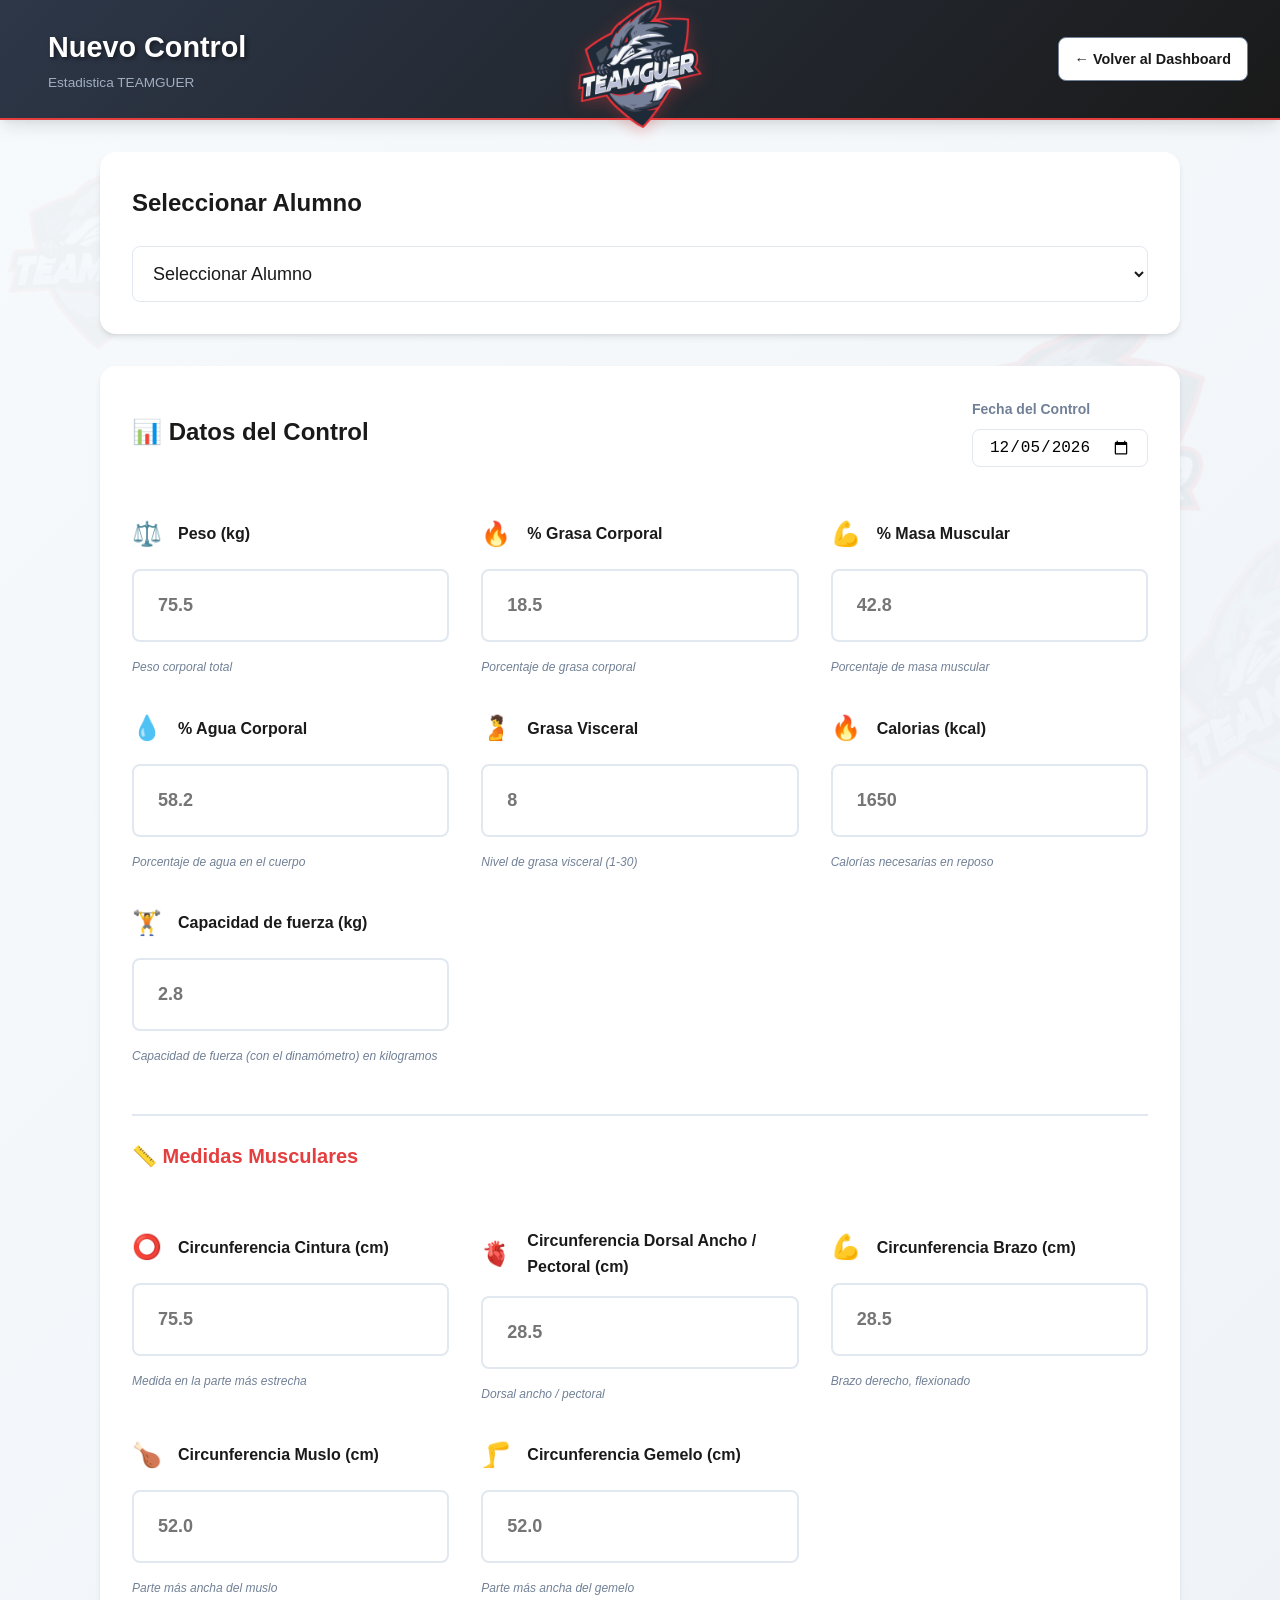
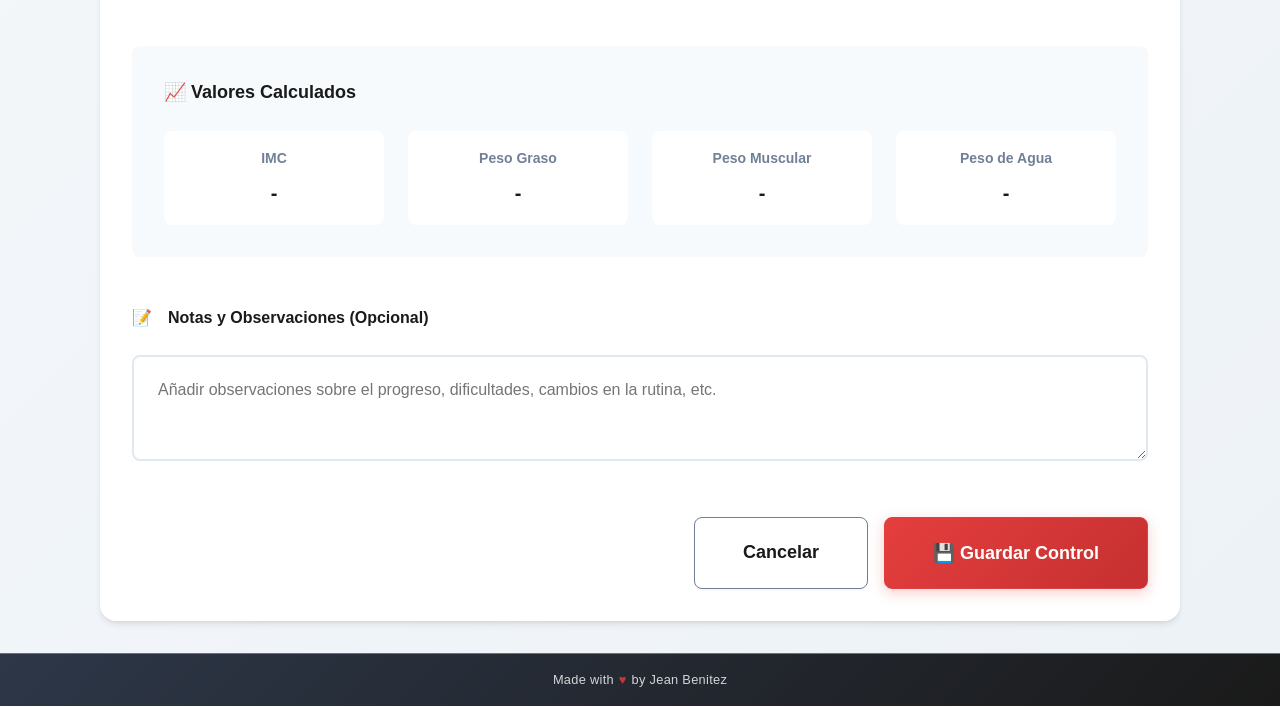
==== commit c737f2ac: "Applying Isma Feedback" ====
--- a/new-control.html
+++ b/new-control.html
@@ -33,9 +33,9 @@
                 <!-- Patient Info -->
                 <section class="patient-info-section">
                     <div class="patient-summary">
-                        <h3 id="selectedPatientName">Seleccionar Paciente</h3>
+                        <h3 id="selectedPatientName">Seleccionar Alumno</h3>
                         <select id="patientSelectControl" class="patient-select-large" required>
-                            <option value="">Seleccionar Paciente</option>
+                            <option value="">Seleccionar Alumno</option>
                         </select>
                     </div>
                 </section>
@@ -121,25 +121,24 @@
                             </div>
 
                             <div class="measurement-group">
-                                <label for="boneMass">
-                                    <span class="icon">🦴</span>
-                                    <span class="label">Masa Ósea (kg)</span>
-                                </label>
-                                <input 
-                                    type="number" 
-                                    id="boneMass" 
-                                    step="0.1" 
+                                <label for="visceralFat">
+                                    <span class="icon">🫄</span>
+                                    <span class="label">Grasa Visceral</span>
+                                </label>
+                                <input 
+                                    type="number" 
+                                    id="visceralFat" 
                                     min="1" 
-                                    max="10" 
-                                    placeholder="2.8"
-                                >
-                                <div class="input-help">Masa ósea en kilogramos</div>
+                                    max="30" 
+                                    placeholder="8"
+                                >
+                                <div class="input-help">Nivel de grasa visceral (1-30)</div>
                             </div>
 
                             <div class="measurement-group">
                                 <label for="basalMetabolism">
                                     <span class="icon">🔥</span>
-                                    <span class="label">Metabolismo Basal (kcal)</span>
+                                    <span class="label">Calorias (kcal)</span>
                                 </label>
                                 <input 
                                     type="number" 
@@ -152,24 +151,25 @@
                             </div>
 
                             <div class="measurement-group">
-                                <label for="metabolicAge">
-                                    <span class="icon">⏳</span>
-                                    <span class="label">Edad Metabólica (años)</span>
-                                </label>
-                                <input 
-                                    type="number" 
-                                    id="metabolicAge" 
-                                    min="12" 
-                                    max="99" 
-                                    placeholder="28"
-                                >
-                                <div class="input-help">Edad metabólica calculada</div>
-                            </div>
-                        </div>
-
-                        <!-- Medidas Corporales -->
+                                <label for="strongCapacity">
+                                    <span class="icon">🏋️</span>
+                                    <span class="label">Capacidad de fuerza (kg)</span>
+                                </label>
+                                <input 
+                                    type="number" 
+                                    id="strongCapacity" 
+                                    step="0.1" 
+                                    min="1" 
+                                    max="10" 
+                                    placeholder="2.8"
+                                >
+                                <div class="input-help">Capacidad de fuerza (con el dinamómetro) en kilogramos</div>
+                            </div>
+                        </div>
+
+                        <!-- Medidas Musculares -->
                         <div class="section-divider">
-                            <h4>📏 Medidas Corporales</h4>
+                            <h4>📏 Medidas Musculares</h4>
                         </div>
 
                         <div class="measurements-grid">
@@ -190,19 +190,19 @@
                             </div>
 
                             <div class="measurement-group">
-                                <label for="hipCircumference">
-                                    <span class="icon">⭕</span>
-                                    <span class="label">Circunferencia Cadera (cm)</span>
-                                </label>
-                                <input 
-                                    type="number" 
-                                    id="hipCircumference" 
-                                    step="0.5" 
-                                    min="60" 
-                                    max="180" 
-                                    placeholder="98.0"
-                                >
-                                <div class="input-help">Medida en la parte más ancha</div>
+                                <label for="chestCircumference">
+                                    <span class="icon">🫀</span>
+                                    <span class="label">Circunferencia Dorsal Ancho / Pectoral (cm)</span>
+                                </label>
+                                <input 
+                                    type="number" 
+                                    id="chestCircumference" 
+                                    step="0.5" 
+                                    min="15" 
+                                    max="60" 
+                                    placeholder="28.5"
+                                >
+                                <div class="input-help">Dorsal ancho / pectoral</div>
                             </div>
 
                             <div class="measurement-group">
@@ -223,7 +223,7 @@
 
                             <div class="measurement-group">
                                 <label for="thighCircumference">
-                                    <span class="icon">🦵</span>
+                                    <span class="icon">🍗</span>
                                     <span class="label">Circunferencia Muslo (cm)</span>
                                 </label>
                                 <input 
@@ -236,72 +236,21 @@
                                 >
                                 <div class="input-help">Parte más ancha del muslo</div>
                             </div>
-                        </div>
-
-                        <!-- Signos Vitales -->
-                        <div class="section-divider">
-                            <h4>❤️ Signos Vitales</h4>
-                        </div>
-
-                        <div class="measurements-grid">
-                            <div class="measurement-group">
-                                <label for="systolicPressure">
-                                    <span class="icon">🩺</span>
-                                    <span class="label">Presión Sistólica (mmHg)</span>
-                                </label>
-                                <input 
-                                    type="number" 
-                                    id="systolicPressure" 
-                                    min="80" 
-                                    max="200" 
-                                    placeholder="120"
-                                >
-                                <div class="input-help">Presión arterial sistólica</div>
-                            </div>
-
-                            <div class="measurement-group">
-                                <label for="diastolicPressure">
-                                    <span class="icon">🩺</span>
-                                    <span class="label">Presión Diastólica (mmHg)</span>
-                                </label>
-                                <input 
-                                    type="number" 
-                                    id="diastolicPressure" 
-                                    min="40" 
-                                    max="120" 
-                                    placeholder="80"
-                                >
-                                <div class="input-help">Presión arterial diastólica</div>
-                            </div>
-
-                            <div class="measurement-group">
-                                <label for="restingHeartRate">
-                                    <span class="icon">💓</span>
-                                    <span class="label">FC Reposo (bpm)</span>
-                                </label>
-                                <input 
-                                    type="number" 
-                                    id="restingHeartRate" 
-                                    min="40" 
-                                    max="120" 
-                                    placeholder="65"
-                                >
-                                <div class="input-help">Frecuencia cardíaca en reposo</div>
-                            </div>
-
-                            <div class="measurement-group">
-                                <label for="visceralFat">
-                                    <span class="icon">🫄</span>
-                                    <span class="label">Grasa Visceral</span>
-                                </label>
-                                <input 
-                                    type="number" 
-                                    id="visceralFat" 
-                                    min="1" 
-                                    max="30" 
-                                    placeholder="8"
-                                >
-                                <div class="input-help">Nivel de grasa visceral (1-30)</div>
+
+                            <div class="measurement-group">
+                                <label for="calfCircumference">
+                                    <span class="icon">🦵</span>
+                                    <span class="label">Circunferencia Gemelo (cm)</span>
+                                </label>
+                                <input 
+                                    type="number" 
+                                    id="calfCircumference" 
+                                    step="0.5" 
+                                    min="30" 
+                                    max="90" 
+                                    placeholder="52.0"
+                                >
+                                <div class="input-help">Parte más ancha del gemelo</div>
                             </div>
                         </div>
 
@@ -325,14 +274,6 @@
                                     <span class="label">Peso de Agua</span>
                                     <span id="calculatedWaterWeight" class="value">-</span>
                                 </div>
-                                <div class="calculated-item">
-                                    <span class="label">Ratio Cintura/Cadera</span>
-                                    <span id="calculatedWHR" class="value">-</span>
-                                </div>
-                                <div class="calculated-item">
-                                    <span class="label">Presión Arterial</span>
-                                    <span id="calculatedBloodPressure" class="value">-</span>
-                                </div>
                             </div>
                         </div>
 
--- a/css/styles.css
+++ b/css/styles.css
@@ -716,12 +716,12 @@
     gap: var(--spacing-lg);
 }
 
-/* === INFORMACIÓN DEL PACIENTE === */
+/* === INFORMACIÓN DEL ALUMNO === */
 .patient-info {
     margin-bottom: var(--spacing-md);
 }
 
-/* Barra sticky del paciente */
+/* Barra sticky del alumno */
 .patient-sticky-info {
     position: sticky;
     top: 72px; /* Debajo del header compacto */
@@ -1150,7 +1150,7 @@
 }
 
 .form-container {
-    max-width: 800px;
+    max-width: 1080px;
     margin: 0 auto;
     position: relative;
     z-index: 1;
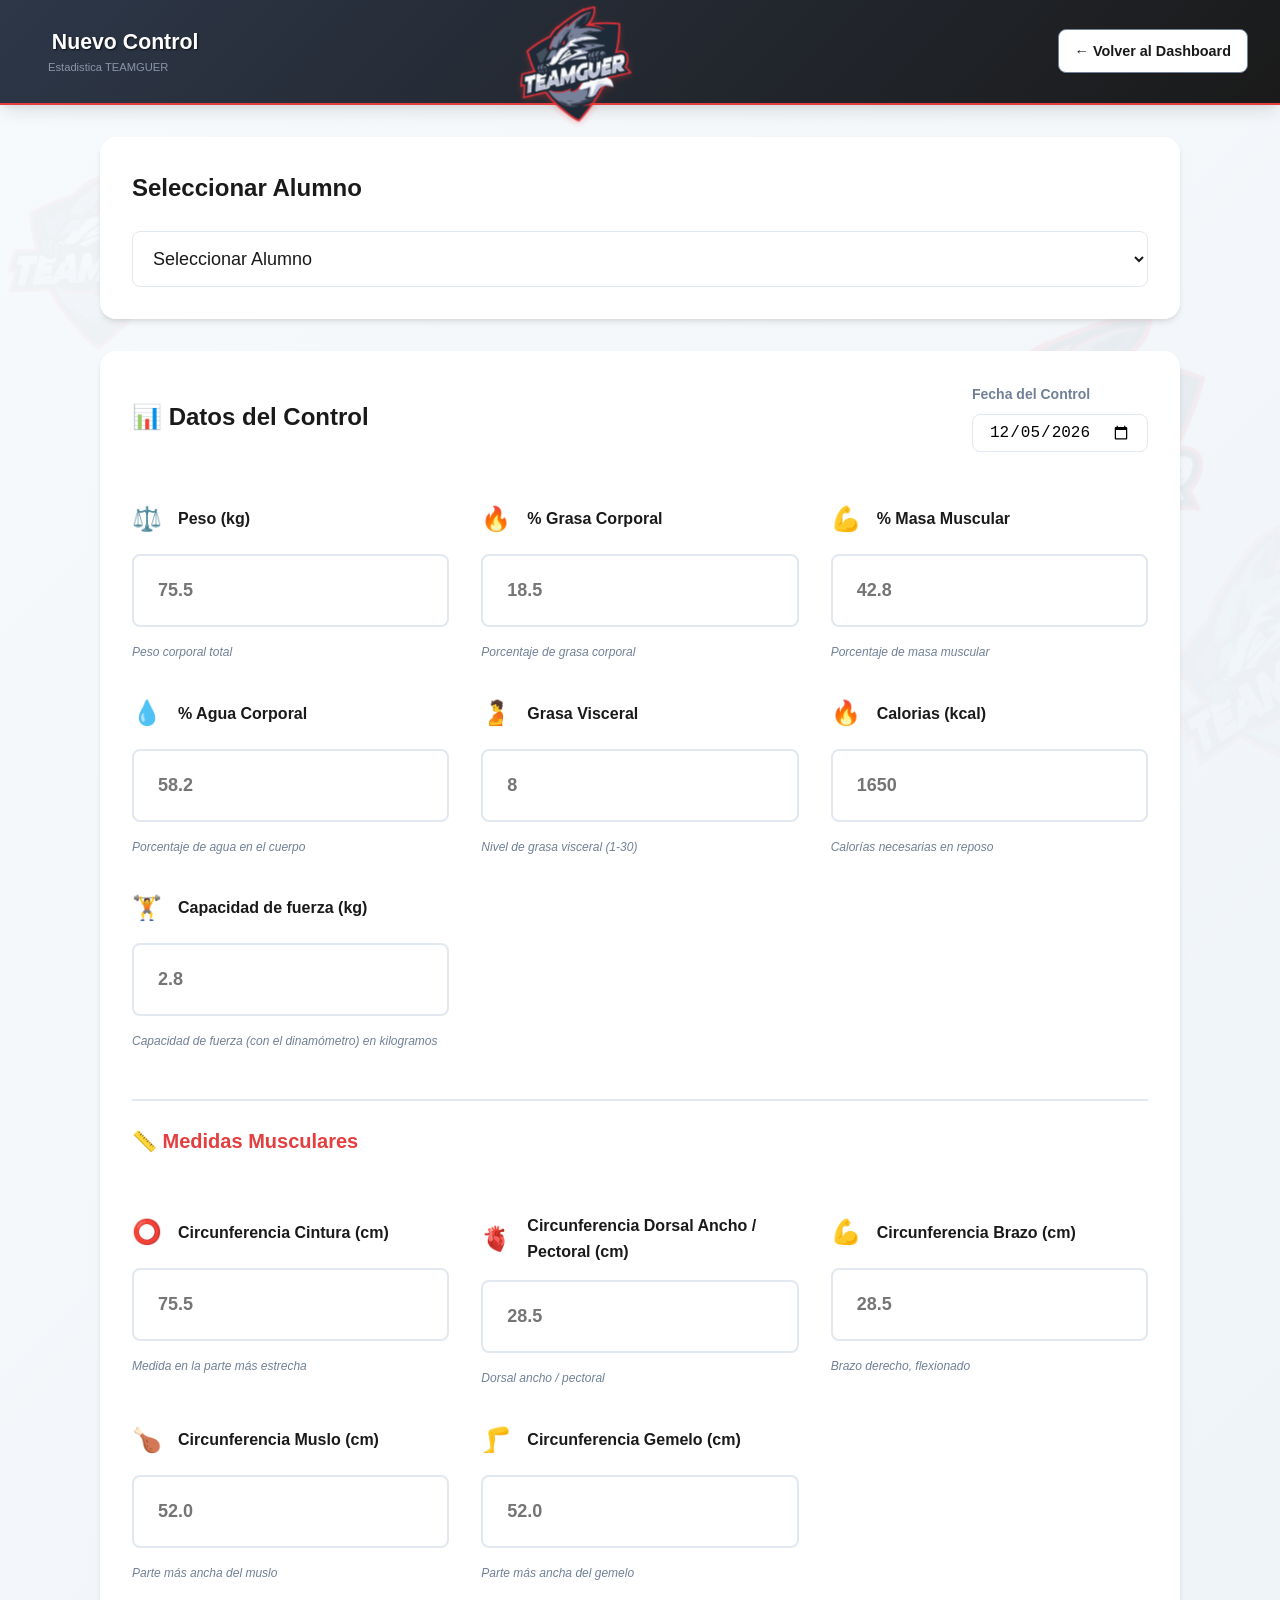
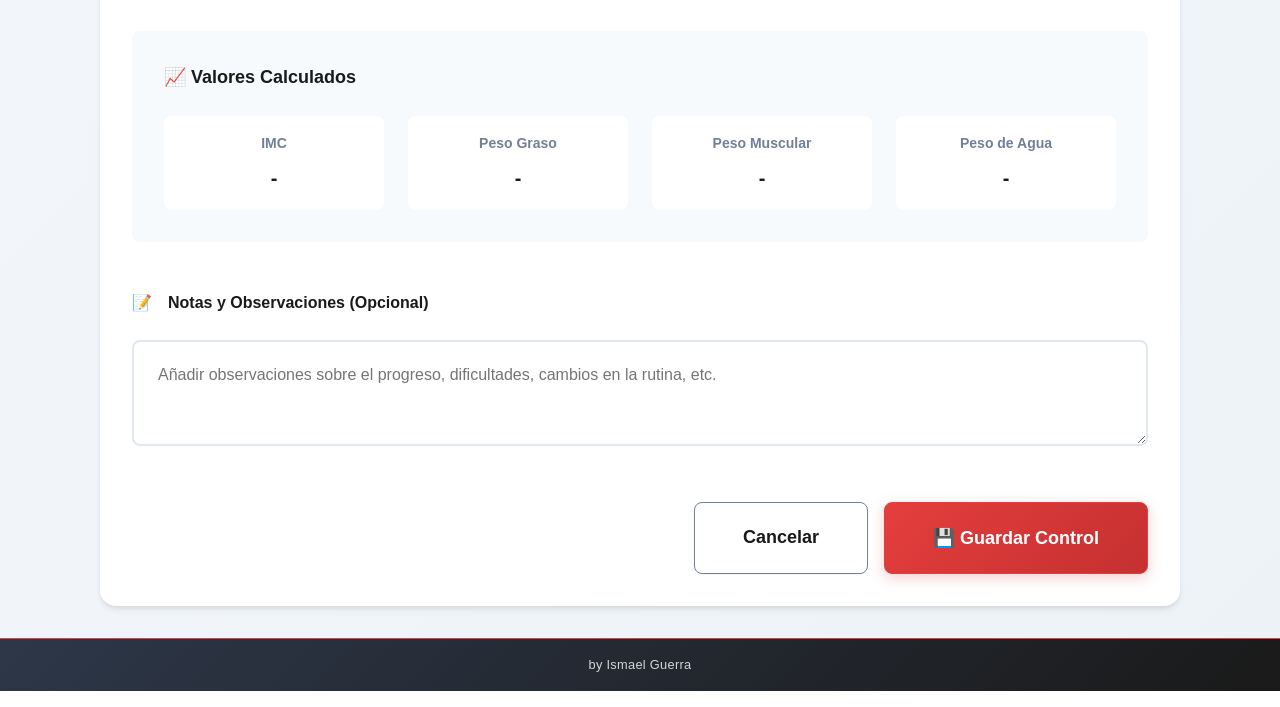
==== commit d7817346: "Update footer credits to reflect author change from Jean Benitez to Ismael Guerra" ====
--- a/new-control.html
+++ b/new-control.html
@@ -46,8 +46,8 @@
                         <div class="form-header">
                             <h3>📊 Datos del Control</h3>
                             <div class="form-date">
-                                <label for="controlDate">Fecha del Control</label>
-                                <input type="date" id="controlDate" required>
+                                <label for="date">Fecha del Control</label>
+                                <input type="date" id="date" required>
                             </div>
                         </div>
 
@@ -181,7 +181,7 @@
                                 <input 
                                     type="number" 
                                     id="waistCircumference" 
-                                    step="0.5" 
+                                    step="0.1" 
                                     min="50" 
                                     max="150" 
                                     placeholder="75.5"
@@ -197,7 +197,7 @@
                                 <input 
                                     type="number" 
                                     id="chestCircumference" 
-                                    step="0.5" 
+                                    step="0.1" 
                                     min="15" 
                                     max="60" 
                                     placeholder="28.5"
@@ -213,7 +213,7 @@
                                 <input 
                                     type="number" 
                                     id="armCircumference" 
-                                    step="0.5" 
+                                    step="0.1" 
                                     min="15" 
                                     max="60" 
                                     placeholder="28.5"
@@ -229,7 +229,7 @@
                                 <input 
                                     type="number" 
                                     id="thighCircumference" 
-                                    step="0.5" 
+                                    step="0.1" 
                                     min="30" 
                                     max="90" 
                                     placeholder="52.0"
@@ -245,7 +245,7 @@
                                 <input 
                                     type="number" 
                                     id="calfCircumference" 
-                                    step="0.5" 
+                                    step="0.1" 
                                     min="30" 
                                     max="90" 
                                     placeholder="52.0"
@@ -332,7 +332,7 @@
     <!-- Footer -->
     <footer class="footer">
         <div class="container">
-            <p>Made with <span class="heart">♥</span> by Jean Benitez</p>
+            <p>by Ismael Guerra</p>
         </div>
     </footer>
 
--- a/css/styles.css
+++ b/css/styles.css
@@ -207,6 +207,11 @@
     gap: var(--spacing-sm);
 }
 
+/* Hide brand section when sticky patient info is visible (sticky mode) */
+body.sticky-mode-active .header .brand {
+    display: none;
+}
+
 .header .logo {
     width: 48px;
     height: 48px;
@@ -220,7 +225,7 @@
     min-height: 128px;
     min-width: 128px;
     position: fixed;
-    left: calc(50vw - 64px);
+    left: 40vw;
     top: 0px;
 }
 
@@ -657,51 +662,449 @@
     width: 100%;
 }
 
-/* === PANTALLA DE BIENVENIDA === */
+/* === PANTALLA DE BIENVENIDA ANIMADA === */
 .welcome-screen {
+    position: relative;
+    height: 70vh;
+    max-height: 900px;
+    display: flex;
+    flex-direction: column;
+    justify-content: center;
+    align-items: center;
     text-align: center;
-    padding: var(--spacing-xl) var(--spacing-md);
-    background: linear-gradient(135deg, var(--bg-card) 0%, var(--bg-secondary) 100%);
+    background: linear-gradient(135deg, 
+        var(--bg-card) 0%, 
+        var(--bg-secondary) 50%, 
+        var(--teamguer-red-light) 100%);
     border-radius: var(--border-radius-lg);
     box-shadow: var(--shadow-lg);
-    margin-top: var(--spacing-lg);
+    margin-top: var(--spacing-md);
     border: 2px solid var(--teamguer-red);
+    overflow: hidden;
+}
+
+/* Animated Background Elements */
+.welcome-bg-animation {
+    position: absolute;
+    top: 0;
+    left: 0;
+    width: 100%;
+    height: 100%;
+    pointer-events: none;
+    z-index: 1;
+}
+
+.floating-element {
+    position: absolute;
+    font-size: 1.8rem;
+    opacity: 0.08;
+    animation: floatingUpDown 6s ease-in-out infinite;
+    filter: drop-shadow(0 0 8px rgba(229, 62, 62, 0.2));
+}
+
+.floating-1 {
+    top: 10%;
+    left: 10%;
+    animation-delay: 0s;
+    animation-duration: 8s;
+}
+
+.floating-2 {
+    top: 20%;
+    right: 15%;
+    animation-delay: -2s;
+    animation-duration: 10s;
+}
+
+.floating-3 {
+    bottom: 30%;
+    left: 5%;
+    animation-delay: -4s;
+    animation-duration: 7s;
+}
+
+.floating-4 {
+    top: 60%;
+    right: 10%;
+    animation-delay: -1s;
+    animation-duration: 9s;
+}
+
+.floating-5 {
+    bottom: 15%;
+    right: 25%;
+    animation-delay: -3s;
+    animation-duration: 11s;
+}
+
+.floating-6 {
+    top: 35%;
+    left: 20%;
+    animation-delay: -5s;
+    animation-duration: 6s;
+}
+
+@keyframes floatingUpDown {
+    0%, 100% {
+        transform: translateY(0px) rotate(0deg);
+    }
+    25% {
+        transform: translateY(-20px) rotate(5deg);
+    }
+    50% {
+        transform: translateY(-40px) rotate(0deg);
+    }
+    75% {
+        transform: translateY(-20px) rotate(-5deg);
+    }
+}
+
+/* Main Welcome Content */
+.welcome-content {
     position: relative;
-    overflow: hidden;
-}
-
-.welcome-screen::before {
-    content: '';
-    position: absolute;
-    top: -50%;
-    right: -50%;
-    width: 200px;
-    height: 200px;
-    background: radial-gradient(circle, rgba(229, 62, 62, 0.1), transparent);
-    border-radius: 50%;
-}
-
-.welcome-screen h2 {
-    font-size: clamp(1.5rem, 5vw, 3rem);
+    z-index: 2;
+    width: 100%;
+    max-width: 900px;
+    padding: var(--spacing-md);
+}
+
+/* Logo Section */
+.welcome-logo-section {
+    margin-bottom: var(--spacing-xl);
+}
+
+.logo-container {
+    display: inline-block;
     margin-bottom: var(--spacing-md);
+}
+
+.welcome-logo {
+    width: 100px;
+    height: 100px;
+    object-fit: contain;
+    filter: drop-shadow(0 10px 30px rgba(229, 62, 62, 0.3));
+    transition: transform 0.3s ease;
+}
+
+.animated-logo {
+    animation: logoEntry 2s ease-out;
+}
+
+.animated-logo:hover .welcome-logo {
+    transform: scale(1.1) rotate(5deg);
+}
+
+@keyframes logoEntry {
+    0% {
+        opacity: 0;
+        transform: scale(0.5) translateY(-50px);
+    }
+    50% {
+        opacity: 1;
+        transform: scale(1.2) translateY(0);
+    }
+    100% {
+        opacity: 1;
+        transform: scale(1) translateY(0);
+    }
+}
+
+.welcome-title {
+    font-size: clamp(3rem, 8vw, 5rem);
+    font-weight: 900;
+    margin: 0;
+    letter-spacing: 2px;
+    text-transform: uppercase;
+}
+
+.title-part {
+    display: inline-block;
+    animation: titleSlideIn 1.2s ease-out;
+}
+
+.title-1 {
+    color: var(--teamguer-red);
+    animation-delay: 0.3s;
+    transform: translateX(-100px);
+}
+
+.title-2 {
     color: var(--teamguer-dark);
-    position: relative;
-    z-index: 1;
-}
-
-.welcome-screen p {
-    font-size: clamp(1rem, 3vw, 1.25rem);
+    animation-delay: 0.6s;
+    transform: translateX(100px);
+}
+
+@keyframes titleSlideIn {
+    0% {
+        opacity: 0;
+        transform: translateX(var(--start-x, -100px));
+    }
+    100% {
+        opacity: 1;
+        transform: translateX(0);
+    }
+}
+
+.title-underline {
+    width: 100px;
+    height: 4px;
+    background: linear-gradient(90deg, var(--teamguer-red), var(--teamguer-dark));
+    margin: var(--spacing-sm) auto;
+    border-radius: 2px;
+    animation: underlineGrow 1s ease-out 1s both;
+}
+
+@keyframes underlineGrow {
+    0% {
+        width: 0;
+    }
+    100% {
+        width: 100px;
+    }
+}
+
+/* Description Section */
+.welcome-description {
+    margin-bottom: var(--spacing-lg);
+}
+
+.welcome-subtitle {
+    font-size: clamp(1.8rem, 3.5vw, 2.2rem);
+    color: var(--teamguer-dark);
+    margin-bottom: var(--spacing-sm);
+    font-weight: 700;
+}
+
+.welcome-text {
+    font-size: clamp(1rem, 2vw, 1.2rem);
     color: var(--text-secondary);
-    margin-bottom: var(--spacing-xl);
-    position: relative;
-    z-index: 1;
-}
-
-.quick-actions {
+    line-height: 1.5;
+    margin-bottom: var(--spacing-md);
+}
+
+/* Features */
+.welcome-features {
     display: flex;
     justify-content: center;
     gap: var(--spacing-md);
     flex-wrap: wrap;
+    margin-bottom: var(--spacing-md);
+}
+
+.feature-item {
+    display: flex;
+    align-items: center;
+    gap: var(--spacing-xs);
+    background: rgba(255, 255, 255, 0.8);
+    padding: var(--spacing-xs) var(--spacing-sm);
+    border-radius: 20px;
+    box-shadow: var(--shadow-sm);
+    font-weight: 600;
+    color: var(--teamguer-dark);
+    font-size: 0.9rem;
+    transition: transform 0.3s ease, box-shadow 0.3s ease;
+}
+
+.feature-item:hover {
+    transform: translateY(-5px);
+    box-shadow: var(--shadow-md);
+}
+
+.feature-icon {
+    font-size: 1.2rem;
+}
+
+/* Actions */
+.welcome-actions {
+    display: flex;
+    flex-direction: column;
+    align-items: center;
+    gap: var(--spacing-sm);
+    margin-bottom: var(--spacing-md);
+}
+
+.btn-hero {
+    font-size: 1.1rem;
+    padding: var(--spacing-sm) var(--spacing-lg);
+    border-radius: 40px;
+    display: flex;
+    align-items: center;
+    gap: var(--spacing-sm);
+    box-shadow: 0 8px 25px rgba(229, 62, 62, 0.3);
+    transition: all 0.3s ease;
+    position: relative;
+    overflow: hidden;
+}
+
+.btn-hero:hover {
+    transform: translateY(-2px);
+    box-shadow: 0 15px 40px rgba(229, 62, 62, 0.4);
+}
+
+.btn-hero::before {
+    content: '';
+    position: absolute;
+    top: 0;
+    left: -100%;
+    width: 100%;
+    height: 100%;
+    background: linear-gradient(90deg, transparent, rgba(255, 255, 255, 0.2), transparent);
+    transition: left 0.5s ease;
+}
+
+.btn-hero:hover::before {
+    left: 100%;
+}
+
+.btn-icon {
+    font-size: 1.3rem;
+}
+
+.btn-arrow {
+    font-size: 1.1rem;
+    transition: transform 0.3s ease;
+}
+
+.btn-hero:hover .btn-arrow {
+    transform: translateX(5px);
+}
+
+.pulse-animation {
+    animation: pulseGlow 2s ease-in-out infinite;
+}
+
+@keyframes pulseGlow {
+    0%, 100% {
+        box-shadow: 0 10px 30px rgba(229, 62, 62, 0.3);
+    }
+    50% {
+        box-shadow: 0 10px 30px rgba(229, 62, 62, 0.6), 0 0 20px rgba(229, 62, 62, 0.4);
+    }
+}
+
+.action-hint {
+    color: var(--text-secondary);
+    font-size: 0.8rem;
+    opacity: 0.8;
+}
+
+/* Animated Stats */
+.welcome-stats {
+    position: relative;
+    margin-top: var(--spacing-md);
+    display: flex;
+    gap: var(--spacing-lg);
+    justify-content: center;
+    z-index: 2;
+}
+
+.stat-counter {
+    text-align: center;
+    background: rgba(255, 255, 255, 0.9);
+    padding: var(--spacing-xs) var(--spacing-sm);
+    border-radius: var(--border-radius);
+    box-shadow: var(--shadow-sm);
+    backdrop-filter: blur(10px);
+    min-width: 80px;
+}
+
+.counter-number {
+    display: block;
+    font-size: 1.3rem;
+    font-weight: 800;
+    color: var(--teamguer-red);
+}
+
+.counter-label {
+    display: block;
+    font-size: 0.7rem;
+    color: var(--text-secondary);
+    font-weight: 600;
+    text-transform: uppercase;
+    letter-spacing: 1px;
+}
+
+/* Slide-in animations */
+.slide-in-up {
+    animation: slideInUp 1s ease-out 0.8s both;
+}
+
+.slide-in-up-delay {
+    animation: slideInUp 1s ease-out 1.2s both;
+}
+
+.slide-in-up-delay-2 {
+    animation: slideInUp 1s ease-out 1.6s both;
+}
+
+.slide-in-up-delay-3 {
+    animation: slideInUp 1s ease-out 2s both;
+}
+
+@keyframes slideInUp {
+    0% {
+        opacity: 0;
+        transform: translateY(50px);
+    }
+    100% {
+        opacity: 1;
+        transform: translateY(0);
+    }
+}
+
+/* Mobile Responsiveness */
+@media (max-width: 768px) {
+    /* Hide brand section on tablet and smaller screens */
+    .header .brand {
+        display: none;
+    }
+    
+    .welcome-screen {
+        height: 70vh;
+        max-height: 700px;
+        margin-top: var(--spacing-sm);
+    }
+    
+    .welcome-features {
+        flex-direction: column;
+        align-items: center;
+    }
+    
+    .welcome-stats {
+        margin-top: var(--spacing-sm);
+        flex-wrap: wrap;
+        justify-content: center;
+        gap: var(--spacing-md);
+    }
+    
+    .floating-element {
+        font-size: 1.5rem;
+    }
+    
+    .btn-hero {
+        font-size: 1rem;
+        padding: var(--spacing-sm) var(--spacing-md);
+    }
+    
+    .welcome-content {
+        padding: var(--spacing-sm);
+    }
+}
+
+/* Large Screen TV Optimization */
+@media (min-width: 1920px) {
+    .welcome-screen {
+        max-height: 1000px;
+    }
+    
+    .welcome-content {
+        max-width: 1200px;
+    }
+    
+    .feature-item {
+        font-size: 1rem;
+        padding: var(--spacing-sm) var(--spacing-md);
+    }
 }
 
 /* === DASHBOARD PRINCIPAL === */
@@ -904,6 +1307,78 @@
     gap: var(--spacing-xs);
 }
 
+/* Ranking Info Styles */
+.ranking-info {
+    margin-top: var(--spacing-md);
+    padding: var(--spacing-md);
+    background: rgba(255, 255, 255, 0.1);
+    border-radius: var(--border-radius);
+    display: flex;
+    flex-direction: column;
+    align-items: center;
+    gap: var(--spacing-xs);
+    transition: all 0.3s ease;
+}
+
+.ranking-info.hidden {
+    display: none;
+}
+
+.rank-badge {
+    font-size: 1.2rem;
+    font-weight: 800;
+    padding: 0.5rem 1rem;
+    border-radius: 2rem;
+    display: inline-block;
+    text-align: center;
+    min-width: 120px;
+    text-shadow: 1px 1px 2px rgba(0, 0, 0, 0.3);
+}
+
+.ranking-info.top-rank .rank-badge {
+    background: linear-gradient(135deg, #FFD700, #FFA500);
+    color: #8B4513;
+    animation: rankingGlow 2s ease-in-out infinite;
+}
+
+.ranking-info.rank-1 .rank-badge {
+    background: linear-gradient(135deg, #FFD700, #FFA500);
+    color: #8B4513;
+    box-shadow: 0 4px 12px rgba(255, 215, 0, 0.4);
+}
+
+.ranking-info.rank-2 .rank-badge {
+    background: linear-gradient(135deg, #C0C0C0, #E6E6E6);
+    color: #4A4A4A;
+    box-shadow: 0 4px 12px rgba(192, 192, 192, 0.4);
+}
+
+.ranking-info.rank-3 .rank-badge {
+    background: linear-gradient(135deg, #CD7F32, #DAA520);
+    color: var(--text-white);
+    box-shadow: 0 4px 12px rgba(205, 127, 50, 0.4);
+}
+
+.rank-badge.rank-other {
+    background: linear-gradient(135deg, var(--teamguer-gray), var(--teamguer-light-gray));
+    color: var(--text-white);
+}
+
+.rank-total {
+    font-size: 0.9rem;
+    opacity: 0.9;
+    font-weight: 500;
+}
+
+@keyframes rankingGlow {
+    0%, 100% {
+        box-shadow: 0 4px 12px rgba(255, 215, 0, 0.4);
+    }
+    50% {
+        box-shadow: 0 6px 20px rgba(255, 215, 0, 0.7);
+    }
+}
+
 /* === TARJETAS DE PROGRESO === */
 .progress-section {
     margin-bottom: var(--spacing-lg);
@@ -1085,6 +1560,8 @@
 .controls-list {
     display: grid;
     gap: var(--spacing-md);
+    overflow-y: auto;
+    max-height: 500px;
 }
 
 .control-item {
@@ -1095,10 +1572,110 @@
     border-left: 4px solid var(--info-color);
 }
 
+.control-header {
+    display: flex;
+    justify-content: space-between;
+    align-items: center;
+    margin-bottom: var(--spacing-sm);
+}
+
+.control-actions {
+    display: flex;
+    gap: 0.5rem;
+}
+
 .control-date {
     font-size: 0.875rem;
     color: var(--text-secondary);
     font-weight: 600;
+}
+
+/* Botones pequeños */
+.btn-sm {
+    padding: 0.25rem 0.5rem;
+    font-size: 0.75rem;
+    min-width: auto;
+    height: auto;
+    border-radius: 0.25rem;
+}
+
+.btn-edit {
+    background: var(--info-color);
+    color: white;
+    border: none;
+}
+
+.btn-edit:hover {
+    background: #2B77CB;
+}
+
+.btn-delete {
+    background: var(--danger-color);
+    color: white;
+    border: none;
+}
+
+.btn-delete:hover {
+    background: var(--primary-dark);
+}
+
+.btn-download {
+    background: var(--success-color);
+    color: white;
+    border: none;
+}
+
+.btn-download:hover {
+    background: #2F855A;
+}
+
+/* Estilos para botón eliminar paciente */
+.patient-header {
+    display: flex;
+    justify-content: space-between;
+    align-items: flex-start;
+    margin-bottom: var(--spacing-md);
+}
+
+.patient-actions {
+    margin-top: 0.5rem;
+    display: flex;
+    gap: 0.5rem;
+    flex-wrap: wrap;
+}
+
+.patient-actions .btn {
+    font-size: 0.875rem;
+    padding: 0.5rem 1rem;
+}
+
+@media (max-width: 640px) {
+    .patient-actions {
+        flex-direction: column;
+        width: 100%;
+    }
+    
+    .patient-actions .btn {
+        width: 100%;
+        justify-content: center;
+    }
+}
+
+.btn-delete-patient {
+    background: linear-gradient(135deg, var(--danger-color), var(--primary-dark));
+    color: white;
+    border: none;
+    padding: 0.5rem 1rem;
+    font-size: 0.875rem;
+    border-radius: var(--border-radius);
+    transition: all 0.2s ease;
+    box-shadow: var(--shadow-sm);
+}
+
+.btn-delete-patient:hover {
+    background: linear-gradient(135deg, var(--primary-dark), #B91C1C);
+    transform: translateY(-1px);
+    box-shadow: var(--shadow-md);
 }
 
 .control-summary {
@@ -1446,6 +2023,8 @@
 
 .modal-content {
     background-color: var(--bg-primary);
+    position: relative;
+    padding: 1rem;
     margin: 5% auto;
     border-radius: var(--border-radius-lg);
     width: 90%;
@@ -1471,7 +2050,7 @@
     display: flex;
     justify-content: space-between;
     align-items: center;
-    padding: var(--spacing-lg);
+    padding: 1rem;
     border-bottom: 1px solid var(--border-color);
 }
 
@@ -1551,6 +2130,37 @@
     gap: var(--spacing-md);
     margin-top: var(--spacing-lg);
     flex-wrap: wrap;
+}
+
+/* === MODAL DE DESCARGA === */
+.download-options {
+    display: flex;
+    flex-direction: column;
+    gap: var(--spacing-md);
+    margin-top: var(--spacing-lg);
+}
+
+.download-options .btn {
+    min-width: auto;
+    width: 100%;
+    padding: var(--spacing-md);
+    font-size: 1rem;
+}
+
+.modal-close {
+    position: absolute;
+    top: 15px;
+    right: 20px;
+    background: none;
+    border: none;
+    font-size: 24px;
+    cursor: pointer;
+    color: var(--text-secondary);
+    transition: color 0.2s ease;
+}
+
+.modal-close:hover {
+    color: var(--danger-color);
 }
 
 /* === RESPONSIVE === */
@@ -1762,4 +2372,599 @@
     50% {
         transform: scale(1.5);
     }
-}+}
+
+/* === LEADERBOARD === */
+.btn-accent {
+    background: linear-gradient(135deg, var(--teamguer-red), #FF6347, var(--teamguer-red));
+    color: var(--teamguer-white);
+    border: none;
+    font-weight: 700;
+    font-size: 1.1rem;
+    box-shadow: 0 8px 20px rgba(229, 62, 62, 0.4);
+    transition: all 0.3s ease;
+    text-shadow: 1px 1px 2px rgba(0, 0, 0, 0.3);
+    animation: teamguerPulse 2s infinite;
+}
+
+.btn-accent:hover {
+    background: linear-gradient(135deg, var(--primary-dark), var(--teamguer-red), var(--primary-dark));
+    transform: translateY(-3px) scale(1.05);
+    box-shadow: 0 12px 25px rgba(229, 62, 62, 0.6);
+}
+
+/* Efecto especial para el botón del leaderboard */
+#leaderboardBtn {
+    position: relative;
+    overflow: hidden;
+    animation: teamguerPulse 2s infinite, buttonGlow 4s ease-in-out infinite;
+}
+
+#leaderboardBtn::before {
+    content: '';
+    position: absolute;
+    top: -50%;
+    left: -50%;
+    width: 200%;
+    height: 200%;
+    background: linear-gradient(45deg, transparent, rgba(255, 255, 255, 0.3), transparent);
+    transform: rotate(45deg);
+    transition: all 0.6s ease;
+    opacity: 0;
+}
+
+#leaderboardBtn:hover::before {
+    animation: shine 0.8s ease forwards;
+    opacity: 1;
+}
+
+@keyframes shine {
+    0% {
+        left: -50%;
+    }
+    100% {
+        left: 150%;
+    }
+}
+
+@keyframes buttonGlow {
+    0%, 100% {
+        filter: drop-shadow(0 0 5px rgba(229, 62, 62, 0.5));
+    }
+    50% {
+        filter: drop-shadow(0 0 15px rgba(229, 62, 62, 0.8));
+    }
+}
+
+@keyframes teamguerPulse {
+    0%, 100% {
+        box-shadow: 0 8px 20px rgba(229, 62, 62, 0.4);
+    }
+    50% {
+        box-shadow: 0 10px 30px rgba(229, 62, 62, 0.7);
+    }
+}
+
+.btn-ghost {
+    background: rgba(255, 255, 255, 0.1);
+    color: var(--text-white);
+    border: 2px solid rgba(255, 255, 255, 0.3);
+    padding: 0.8rem 1.5rem;
+    border-radius: 0.8rem;
+    cursor: pointer;
+    transition: all 0.3s ease;
+    font-size: 1.4rem;
+    font-weight: 600;
+    line-height: 1;
+    backdrop-filter: blur(10px);
+}
+
+.btn-ghost:hover {
+    background: rgba(255, 255, 255, 0.2);
+    border-color: rgba(255, 255, 255, 0.6);
+    transform: scale(1.1);
+    box-shadow: 0 8px 20px rgba(255, 255, 255, 0.2);
+}
+
+.leaderboard-section {
+    position: fixed;
+    top: 0;
+    left: 0;
+    right: 0;
+    bottom: 0;
+    background: linear-gradient(135deg, var(--teamguer-dark) 0%, var(--teamguer-dark-blue) 50%, var(--teamguer-red) 100%);
+    backdrop-filter: blur(15px);
+    z-index: 1000;
+    display: flex;
+    align-items: center;
+    justify-content: center;
+    padding: 2rem;
+    animation: leaderboardAppear 0.6s ease-out;
+}
+
+@keyframes leaderboardAppear {
+    from {
+        opacity: 0;
+        background: linear-gradient(135deg, var(--teamguer-dark) 0%, var(--teamguer-dark) 50%, var(--teamguer-dark) 100%);
+    }
+    to {
+        opacity: 1;
+        background: linear-gradient(135deg, var(--teamguer-dark) 0%, var(--teamguer-dark-blue) 50%, var(--teamguer-red) 100%);
+    }
+}
+
+.leaderboard-section.hidden {
+    display: none;
+}
+
+.leaderboard-header {
+    display: flex;
+    justify-content: space-between;
+    align-items: center;
+    gap: 4rem;
+}
+
+.leaderboard-header h2 {
+    color: var(--text-white);
+    font-size: 3.5rem;
+    font-weight: 800;
+}
+
+@keyframes titleGlow {
+    0%, 100% {
+        filter: drop-shadow(0 0 10px rgba(255, 215, 0, 0.5));
+    }
+    50% {
+        filter: drop-shadow(0 0 20px rgba(255, 215, 0, 0.8));
+    }
+}
+
+.title-glow {
+    /* Mantener solo el gradiente sin animaciones */
+}
+
+.leaderboard-content {
+    background: linear-gradient(135deg, rgba(255, 255, 255, 0.5) 0%, rgba(247, 250, 252, 0.5) 100%);
+    border-radius: 2rem;
+    padding: 2rem;
+    box-shadow: 0 25px 50px rgba(0, 0, 0, 0.5);
+    max-width: 900px;
+    width: 100%;
+    max-height: 85vh;
+    animation: contentSlide 0.8s cubic-bezier(0.175, 0.885, 0.32, 1.275);
+    border: 3px solid transparent;
+    background-clip: padding-box;
+    position: relative;
+}
+
+.leaderboard-content::before {
+    content: '';
+    position: absolute;
+    top: -3px;
+    left: -3px;
+    right: -3px;
+    bottom: -3px;
+    background: linear-gradient(45deg, var(--teamguer-red), #FFD700, var(--info-color), var(--success-color));
+    border-radius: 2rem;
+    z-index: -1;
+    animation: borderGlow 4s linear infinite;
+}
+
+@keyframes borderGlow {
+    0% { background-position: 0% 50%; }
+    50% { background-position: 100% 50%; }
+    100% { background-position: 0% 50%; }
+}
+
+@keyframes contentSlide {
+    from {
+        transform: scale(0.8) translateY(60px);
+        opacity: 0;
+    }
+    to {
+        transform: scale(1) translateY(0);
+        opacity: 1;
+    }
+}
+
+.leaderboard-list {
+    display: flex;
+    flex-direction: column;
+    gap: 1.5rem;
+}
+
+.leaderboard-item {
+    display: flex;
+    align-items: center;
+    padding: 2rem;
+    background: linear-gradient(135deg, rgba(255, 255, 255, 0.9) 0%, rgba(247, 250, 252, 0.8) 100%);
+    border-radius: 1.5rem;
+    border: 3px solid transparent;
+    transition: all 0.4s cubic-bezier(0.175, 0.885, 0.32, 1.275);
+    position: relative;
+    overflow: hidden;
+    box-shadow: 0 10px 25px rgba(0, 0, 0, 0.1);
+    /* Quitar animaciones de entrada */
+    opacity: 1;
+    transform: translateX(0);
+}
+
+.leaderboard-item:nth-child(1) { animation-delay: 0.1s; }
+.leaderboard-item:nth-child(2) { animation-delay: 0.2s; }
+.leaderboard-item:nth-child(3) { animation-delay: 0.3s; }
+.leaderboard-item:nth-child(4) { animation-delay: 0.4s; }
+.leaderboard-item:nth-child(5) { animation-delay: 0.5s; }
+
+@keyframes itemSlideIn {
+    to {
+        opacity: 1;
+        transform: translateX(0);
+    }
+}
+
+.leaderboard-item::before {
+    content: '';
+    position: absolute;
+    top: 0;
+    left: -100%;
+    width: 100%;
+    height: 100%;
+    background: linear-gradient(90deg, transparent, rgba(255, 255, 255, 0.4), transparent);
+    transition: left 0.6s ease;
+}
+
+.leaderboard-item:hover::before {
+    left: 100%;
+}
+
+.leaderboard-item:hover {
+    transform: translateY(-8px) scale(1.02);
+    box-shadow: 0 20px 40px rgba(0, 0, 0, 0.2);
+    border-color: var(--primary-color);
+}
+
+.leaderboard-item.rank-1 {
+    background: linear-gradient(135deg, #FFD700 0%, #FFA500 50%, #FFD700 100%);
+    color: #8B4513;
+    border-color: #FFD700;
+    box-shadow: 0 15px 35px rgba(255, 215, 0, 0.4);
+    font-weight: 700;
+    /* Quitar animaciones que pueden causar conflictos */
+}
+
+@keyframes goldShimmer {
+    0%, 100% {
+        box-shadow: 0 15px 35px rgba(255, 215, 0, 0.4);
+    }
+    50% {
+        box-shadow: 0 20px 45px rgba(255, 215, 0, 0.7);
+    }
+}
+
+.leaderboard-item.rank-1::before {
+    background: linear-gradient(90deg, transparent, rgba(255, 255, 255, 0.6), transparent);
+}
+
+.leaderboard-item.rank-1::after {
+    content: '';
+    position: absolute;
+    top: -15px;
+    right: 2rem;
+    width: 3rem;
+    height: 3rem;
+    background-image: url('assets/logo.png');
+    background-size: contain;
+    background-repeat: no-repeat;
+    background-position: center;
+    animation: crownBounce 2s ease-in-out infinite;
+    filter: drop-shadow(2px 2px 4px rgba(0, 0, 0, 0.3)) drop-shadow(0 0 8px rgba(229, 62, 62, 0.6));
+}
+
+@keyframes crownBounce {
+    0%, 100% {
+        transform: translateY(0) rotate(-5deg);
+    }
+    50% {
+        transform: translateY(-15px) rotate(5deg);
+    }
+}
+
+.leaderboard-item.rank-2 {
+    background: linear-gradient(135deg, #C0C0C0 0%, #E6E6E6 50%, #C0C0C0 100%);
+    color: #4A4A4A;
+    border-color: #C0C0C0;
+    box-shadow: 0 12px 30px rgba(192, 192, 192, 0.3);
+    font-weight: 600;
+}
+
+.leaderboard-item.rank-3 {
+    background: linear-gradient(135deg, #CD7F32 0%, #DAA520 50%, #CD7F32 100%);
+    color: var(--text-white);
+    border-color: #CD7F32;
+    box-shadow: 0 12px 30px rgba(205, 127, 50, 0.3);
+    font-weight: 600;
+}
+
+.leaderboard-rank {
+    font-size: 3.5rem;
+    font-weight: 900;
+    width: 5rem;
+    text-align: center;
+    margin-right: 2rem;
+    text-shadow: 2px 2px 4px rgba(0, 0, 0, 0.3);
+    animation: rankPulse 2s ease-in-out infinite;
+}
+
+@keyframes rankPulse {
+    0%, 100% {
+        transform: scale(1);
+    }
+    50% {
+        transform: scale(1.1);
+    }
+}
+
+.leaderboard-rank.rank-1 {
+    color: #B8860B;
+    background: linear-gradient(45deg, #FFD700, #FFA500);
+    -webkit-background-clip: text;
+    -webkit-text-fill-color: transparent;
+    background-clip: text;
+}
+
+.leaderboard-rank.rank-2 {
+    color: #696969;
+}
+
+.leaderboard-rank.rank-3 {
+    color: #8B4513;
+}
+
+.leaderboard-info {
+    flex: 1;
+    display: flex;
+    flex-direction: column;
+    gap: 0.8rem;
+}
+
+.leaderboard-name {
+    font-weight: 800;
+    font-size: 1.8rem;
+    color: inherit;
+    margin-bottom: 0.5rem;
+    text-shadow: 1px 1px 2px rgba(0, 0, 0, 0.1);
+}
+
+.leaderboard-details {
+    display: flex;
+    gap: 2rem;
+    font-size: 1.2rem;
+    color: var(--text-secondary);
+    font-weight: 500;
+}
+
+.leaderboard-item.rank-1 .leaderboard-details,
+.leaderboard-item.rank-2 .leaderboard-details,
+.leaderboard-item.rank-3 .leaderboard-details {
+    color: rgba(0, 0, 0, 0.7);
+}
+
+.leaderboard-score {
+    display: flex;
+    flex-direction: column;
+    align-items: center;
+    text-align: center;
+    min-width: 6rem;
+}
+
+.leaderboard-score-number {
+    font-size: 3rem;
+    font-weight: 900;
+    line-height: 1;
+    color: var(--primary-color);
+    text-shadow: 2px 2px 4px rgba(0, 0, 0, 0.2);
+    animation: scoreGlow 3s ease-in-out infinite;
+}
+
+@keyframes scoreGlow {
+    0%, 100% {
+        filter: drop-shadow(0 0 5px rgba(229, 62, 62, 0.5));
+    }
+    50% {
+        filter: drop-shadow(0 0 15px rgba(229, 62, 62, 0.8));
+    }
+}
+
+.leaderboard-item.rank-1 .leaderboard-score-number,
+.leaderboard-item.rank-2 .leaderboard-score-number,
+.leaderboard-item.rank-3 .leaderboard-score-number {
+    color: var(--text-primary);
+    filter: drop-shadow(0 0 8px rgba(0, 0, 0, 0.3));
+}
+
+.leaderboard-score-label {
+    font-size: 1rem;
+    font-weight: 600;
+    color: var(--text-secondary);
+    margin-top: 0.3rem;
+    text-transform: uppercase;
+    letter-spacing: 0.5px;
+}
+
+.leaderboard-item.rank-1 .leaderboard-score-label,
+.leaderboard-item.rank-2 .leaderboard-score-label,
+.leaderboard-item.rank-3 .leaderboard-score-label {
+    color: rgba(0, 0, 0, 0.6);
+}
+
+.leaderboard-footer {
+    margin: 1rem;
+    text-align: center;
+    color: var(--text-secondary);
+    font-style: italic;
+    font-size: 1.1rem;
+    font-weight: 500;
+}
+
+.leaderboard-empty {
+    text-align: center;
+    padding: 4rem 3rem;
+    color: var(--text-secondary);
+}
+
+.leaderboard-empty h3 {
+    font-size: 2.5rem;
+    margin-bottom: 1.5rem;
+    color: var(--text-primary);
+    font-weight: 700;
+}
+
+.leaderboard-empty p {
+    font-size: 1.3rem;
+    line-height: 1.6;
+    margin-bottom: 1rem;
+}
+
+@keyframes fadeIn {
+    from {
+        opacity: 0;
+    }
+    to {
+        opacity: 1;
+    }
+}
+
+@keyframes slideUp {
+    from {
+        transform: translateY(2rem);
+        opacity: 0;
+    }
+    to {
+        transform: translateY(0);
+        opacity: 1;
+    }
+}
+
+@keyframes bounce {
+    0%, 20%, 50%, 80%, 100% {
+        transform: translateY(0);
+    }
+    40% {
+        transform: translateY(-8px);
+    }
+    60% {
+        transform: translateY(-4px);
+    }
+}
+
+/* TV-Optimized Animations */
+@keyframes sparkle {
+    0%, 100% {
+        transform: scale(1) rotate(0deg);
+        opacity: 1;
+    }
+    25% {
+        transform: scale(1.2) rotate(90deg);
+        opacity: 0.8;
+    }
+    50% {
+        transform: scale(0.8) rotate(180deg);
+        opacity: 0.6;
+    }
+    75% {
+        transform: scale(1.1) rotate(270deg);
+        opacity: 0.9;
+    }
+}
+
+@keyframes fireEffect {
+    0%, 100% {
+        text-shadow: 0 0 5px #FFD700, 0 0 10px #FFA500, 0 0 15px #FF6347;
+    }
+    50% {
+        text-shadow: 0 0 10px #FFD700, 0 0 20px #FFA500, 0 0 30px #FF6347;
+    }
+}
+
+@keyframes tvGlow {
+    0%, 100% {
+        filter: brightness(1) saturate(1.2) drop-shadow(0 0 10px rgba(255, 215, 0, 0.3));
+    }
+    50% {
+        filter: brightness(1.1) saturate(1.4) drop-shadow(0 0 20px rgba(255, 215, 0, 0.6));
+    }
+}
+
+@keyframes celebrationFall {
+    0% {
+        transform: translateY(-100vh) rotate(0deg);
+        opacity: 1;
+    }
+    100% {
+        transform: translateY(100vh) rotate(360deg);
+        opacity: 0;
+    }
+}
+
+/* Enhanced TV visibility */
+@media (min-width: 1200px) {
+    .leaderboard-header h2 {
+        font-size: 4.5rem;
+        /* Mantener solo el gradiente sin animaciones */
+    }
+    
+    .leaderboard-content {
+        max-width: 1200px;
+    }
+    
+    .leaderboard-item {
+        padding: 3rem;
+        min-height: 120px;
+    }
+    
+    .leaderboard-rank {
+        font-size: 4.5rem;
+        width: 6rem;
+        margin-right: 3rem;
+    }
+    
+    .leaderboard-name {
+        font-size: 2.5rem;
+    }
+    
+    .leaderboard-details {
+        font-size: 1.4rem;
+        gap: 3rem;
+    }
+    
+    .leaderboard-score-number {
+        font-size: 4rem;
+    }
+    
+    .leaderboard-score-label {
+        font-size: 1.3rem;
+    }
+    
+    .leaderboard-item.rank-1::after {
+        width: 4rem;
+        height: 4rem;
+        right: 3rem;
+        top: -20px;
+    }
+}
+
+/* Counter Complete Animation */
+@keyframes counterComplete {
+    0% {
+        transform: scale(1);
+        box-shadow: var(--shadow-sm);
+    }
+    50% {
+        transform: scale(1.05);
+        box-shadow: 0 5px 20px rgba(229, 62, 62, 0.3);
+    }
+    100% {
+        transform: scale(1);
+        box-shadow: var(--shadow-sm);
+    }
+}
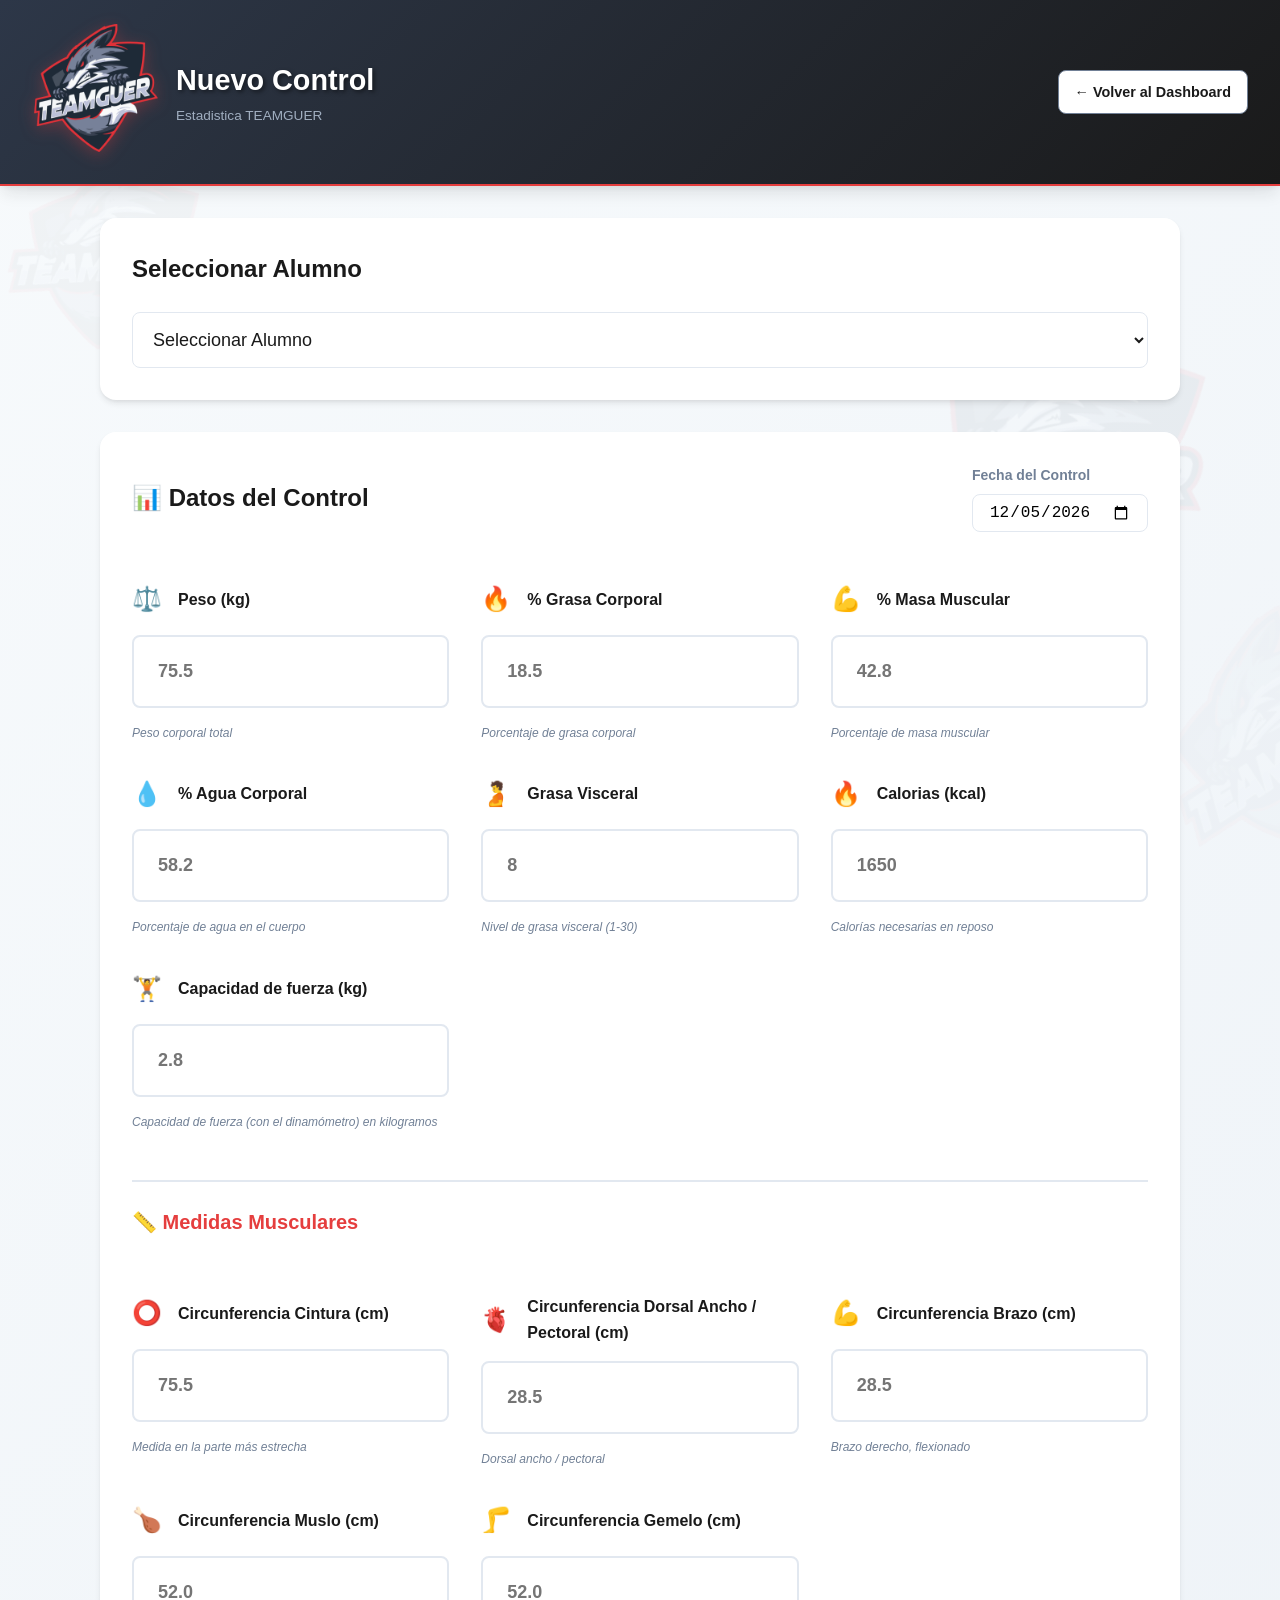
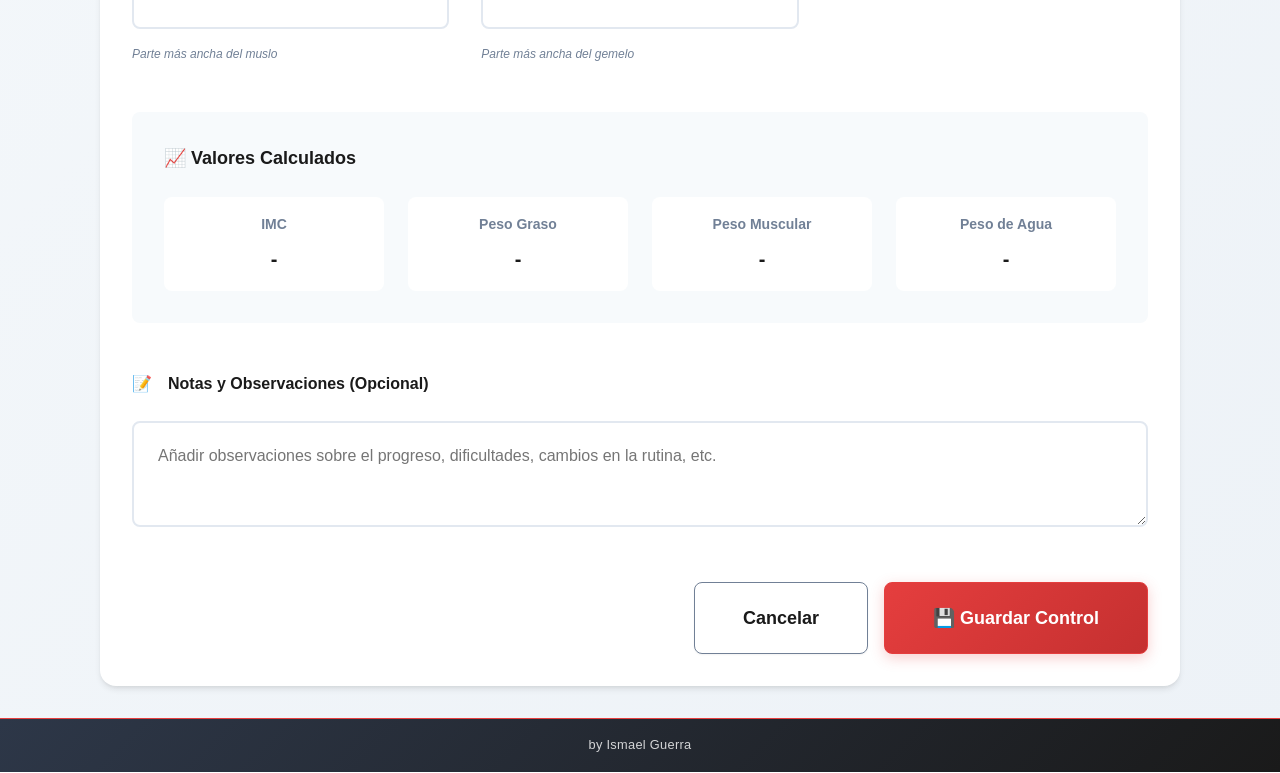
==== commit c4b6c562: "Enhance sticky mode for patient info and optimize layout for portrait TV viewing" ====
--- a/new-control.html
+++ b/new-control.html
@@ -15,7 +15,7 @@
                 <a href="index.html" class="logo-link">
                     <img src="assets/logo.png" alt="TEAMGUER" class="logo">
                 </a>
-                <div>
+                <div class="brand-title">
                     <h1>Nuevo Control</h1>
                     <div class="app-subtitle">Estadistica TEAMGUER</div>
                 </div>
--- a/css/styles.css
+++ b/css/styles.css
@@ -209,6 +209,16 @@
 
 /* Hide brand section when sticky patient info is visible (sticky mode) */
 body.sticky-mode-active .header .brand {
+    /* display: none; */
+}
+
+body.sticky-mode-active .header .logo {
+    position: fixed;
+    left: 20px;
+    top: 0px;   
+}
+
+body.sticky-mode-active .header .brand .brand-title {
     display: none;
 }
 
@@ -224,9 +234,6 @@
     animation-fill-mode: both;
     min-height: 128px;
     min-width: 128px;
-    position: fixed;
-    left: 40vw;
-    top: 0px;
 }
 
 .logo-link {
@@ -248,23 +255,23 @@
     0% {
         width: 56px;
         height: 56px;
-        transform: scale(1.1);
+        transform: scale(0.9);
         filter: drop-shadow(0 6px 12px rgba(229, 62, 62, 0.4));
-        top: 40px;
+        top: 0px;
     }
     10% {
         width: 32px;
         height: 32px;
-        transform: scale(0.9);
+        transform: scale(0.6);
         filter: drop-shadow(0 2px 4px rgba(229, 62, 62, 0.3));
-        top: 0px;
+        top: -25px;
     }
     100% {
         width: 32px;
         height: 32px;
-        transform: scale(0.9);
+        transform: scale(0.6);
         filter: drop-shadow(0 2px 4px rgba(229, 62, 62, 0.3));
-        top: 0px;
+        top: -25px;
     }
 }
 
@@ -1091,6 +1098,337 @@
     }
 }
 
+/* Portrait TV Optimization (1080x1920) */
+@media (orientation: portrait) and (min-width: 1000px) and (max-width: 1200px) {
+    /* Typography optimization for portrait TV viewing */
+    body {
+        font-size: 18px; /* Increase base font size for TV viewing */
+    }
+    
+    .header {
+        padding: var(--spacing-lg) 0; /* More padding for TV */
+    }
+    
+    .header h1 {
+        font-size: clamp(1.5rem, 4vw, 2.2rem); /* Larger for TV */
+    }
+    
+    .header-actions {
+        justify-content: center;
+        flex-wrap: wrap;
+        gap: var(--spacing-sm);
+    }
+    
+    .header-actions .btn {
+        padding: var(--spacing-sm) var(--spacing-md);
+        font-size: 1rem; /* Larger buttons for TV */
+        min-height: 48px;
+    }
+    
+    .patient-select {
+        min-width: 280px;
+        font-size: 1rem;
+        padding: var(--spacing-sm) var(--spacing-md);
+    }
+    
+    /* Charts optimization for portrait layout */
+    .charts-grid {
+        grid-template-columns: 1fr; /* Single column for portrait */
+        gap: var(--spacing-xl);
+        max-width: 900px;
+        margin: 0 auto;
+    }
+    
+    .chart-container {
+        background: var(--bg-card);
+        border-radius: var(--border-radius-lg);
+        padding: var(--spacing-lg);
+        box-shadow: var(--shadow-lg);
+        min-height: 400px; /* Taller for portrait */
+    }
+    
+    .chart-container canvas {
+        max-height: 500px !important; /* Taller charts for portrait */
+    }
+    
+    /* Progress cards in single column */
+    .progress-cards {
+        grid-template-columns: 1fr;
+        gap: var(--spacing-lg);
+        max-width: 800px;
+        margin: 0 auto;
+    }
+    
+    .progress-card {
+        padding: var(--spacing-lg);
+    }
+    
+    /* Sticky patient info optimization */
+    .patient-sticky-info {
+        top: 140px; /* Account for taller header */
+        padding: var(--spacing-md) 0;
+    }
+    
+    .patient-sticky-summary {
+        align-items: center;
+        gap: var(--spacing-sm);
+        text-align: center;
+    }
+    
+    .patient-sticky-summary .patient-name {
+        font-size: 1.8rem; /* Larger for TV */
+    }
+    
+    .patient-sticky-summary .patient-basic-info {
+        justify-content: center;
+        flex-wrap: wrap;
+        gap: var(--spacing-md);
+        font-size: 1rem; /* Larger for TV readability */
+    }
+    
+    /* Dashboard grid optimization */
+    .dashboard-grid {
+        grid-template-columns: 1fr;
+        gap: var(--spacing-xl);
+        max-width: 900px;
+        margin: 0 auto;
+    }
+    
+    /* Form optimization for portrait TV */
+    .form-container {
+        max-width: 800px;
+        margin: 0 auto;
+    }
+    
+    .form-grid {
+        grid-template-columns: 1fr;
+        gap: var(--spacing-lg);
+    }
+    
+    .measurements-grid {
+        grid-template-columns: 1fr; /* Single column for portrait TV */
+        gap: var(--spacing-lg);
+    }
+    
+    .measurement-group {
+        padding: var(--spacing-md);
+        background: var(--bg-card);
+        border-radius: var(--border-radius);
+        box-shadow: var(--shadow-sm);
+    }
+    
+    .measurement-group label {
+        font-size: 1.2rem; /* Larger labels for TV */
+        font-weight: 600;
+        display: flex;
+        align-items: center;
+        gap: var(--spacing-xs);
+        margin-bottom: var(--spacing-sm);
+    }
+    
+    .measurement-group .icon {
+        font-size: 1.5rem; /* Larger icons for TV */
+    }
+    
+    .form-group {
+        margin-bottom: var(--spacing-lg);
+    }
+    
+    .form-group label {
+        font-size: 1.1rem;
+        font-weight: 600;
+    }
+    
+    .form-group input,
+    .form-group select,
+    .form-group textarea {
+        font-size: 1rem;
+        padding: var(--spacing-sm);
+        min-height: 48px;
+        border: 2px solid var(--border-color); /* Thicker borders for TV */
+    }
+    
+    .form-group input:focus,
+    .form-group select:focus,
+    .form-group textarea:focus {
+        box-shadow: 0 0 0 4px rgba(229, 62, 62, 0.3); /* TV focus indicator */
+        transform: scale(1.02); /* Slight scale for TV feedback */
+    }
+    
+    .input-help {
+        font-size: 0.9rem;
+        color: var(--text-secondary);
+        margin-top: var(--spacing-xs);
+    }
+    
+    /* Reduce watermark opacity for cleaner portrait view */
+    body::before,
+    body::after {
+        opacity: 0.02;
+    }
+    
+    /* Welcome screen optimization */
+    .welcome-screen {
+        padding: var(--spacing-xl) var(--spacing-lg);
+        max-height: none; /* Allow full height usage */
+    }
+    
+    .welcome-content {
+        max-width: 800px;
+        margin: 0 auto;
+    }
+    
+    .welcome-features {
+        grid-template-columns: 1fr;
+        gap: var(--spacing-xl);
+    }
+    
+    .welcome-stats {
+        grid-template-columns: repeat(auto-fit, minmax(200px, 1fr));
+        gap: var(--spacing-lg);
+    }
+    
+    /* Recent controls optimization */
+    .recent-controls-list {
+        display: grid;
+        gap: var(--spacing-md);
+    }
+    
+    .control-item {
+        padding: var(--spacing-md);
+    }
+    
+    /* Achievements grid */
+    .achievements-grid {
+        grid-template-columns: 1fr;
+        gap: var(--spacing-lg);
+    }
+    
+    /* Modal optimization for portrait TV */
+    .modal-content {
+        width: 80%;
+        max-width: 700px;
+        margin: 5% auto;
+    }
+    
+    .modal h2 {
+        font-size: 1.8rem;
+    }
+    
+    .modal .btn {
+        font-size: 1.1rem;
+        padding: var(--spacing-sm) var(--spacing-lg);
+        min-height: 48px;
+    }
+    
+    /* Leaderboard optimization for portrait TV */
+    .leaderboard-list {
+        gap: var(--spacing-lg);
+    }
+    
+    .leaderboard-item {
+        padding: var(--spacing-lg);
+        font-size: 1.1rem;
+    }
+    
+    .leaderboard-rank {
+        font-size: 2rem; /* Larger rank numbers for TV */
+    }
+    
+    .leaderboard-name {
+        font-size: 1.3rem; /* Larger names for TV */
+    }
+    
+    .leaderboard-score {
+        font-size: 1.5rem; /* Larger scores for TV */
+    }
+    
+    /* Patient card optimization */
+    .patient-card {
+        padding: var(--spacing-lg);
+        margin-bottom: var(--spacing-md);
+    }
+    
+    .patient-card h3 {
+        font-size: 1.5rem; /* Larger patient names */
+    }
+    
+    .patient-card .patient-info {
+        font-size: 1rem; /* Larger info text */
+        gap: var(--spacing-md);
+    }
+    
+    /* Button optimizations throughout for TV remote control */
+    .btn {
+        border-width: 2px; /* Thicker borders for better TV visibility */
+        transition: all 0.2s ease; /* Faster transitions for TV responsiveness */
+    }
+    
+    .btn:hover,
+    .btn:focus {
+        transform: scale(1.05); /* Slight scale on focus for TV feedback */
+        box-shadow: 0 0 0 4px rgba(229, 62, 62, 0.3); /* Focus ring for TV navigation */
+    }
+}
+
+/* Exact 1080x1920 Portrait TV Resolution */
+@media (width: 1080px) and (height: 1920px) {
+    /* Specific optimizations for exact TV resolution */
+    .container {
+        max-width: 1000px; /* Use almost full width on this resolution */
+    }
+    
+    /* Smoother scrolling for TV remote navigation */
+    html {
+        scroll-behavior: smooth;
+        scroll-padding-top: 160px; /* Account for sticky elements */
+    }
+    
+    /* Enhanced focus states for TV remote navigation */
+    button:focus,
+    select:focus,
+    input:focus,
+    textarea:focus,
+    .btn:focus {
+        outline: 3px solid var(--teamguer-red);
+        outline-offset: 2px;
+        box-shadow: 0 0 0 6px rgba(229, 62, 62, 0.2);
+    }
+    
+    /* Optimize chart heights specifically for this resolution */
+    .chart-container {
+        min-height: 450px;
+    }
+    
+    .chart-container canvas {
+        max-height: 550px !important;
+    }
+    
+    /* Welcome screen optimized for exact resolution */
+    .welcome-screen {
+        min-height: 1400px; /* Use most of the 1920px height */
+        display: flex;
+        flex-direction: column;
+        justify-content: center;
+    }
+    
+    /* Leaderboard optimization for exact TV resolution */
+    .leaderboard-item {
+        min-height: 120px; /* Taller items for TV readability */
+        display: flex;
+        align-items: center;
+        padding: var(--spacing-xl);
+    }
+    
+    /* Modal sizing for TV */
+    .modal-content {
+        width: 85%;
+        max-width: 900px;
+        max-height: 80vh;
+        overflow-y: auto;
+    }
+}
+
 /* Large Screen TV Optimization */
 @media (min-width: 1920px) {
     .welcome-screen {
@@ -1127,7 +1465,7 @@
 /* Barra sticky del alumno */
 .patient-sticky-info {
     position: sticky;
-    top: 72px; /* Debajo del header compacto */
+    top: 60px; /* Debajo del header compacto */
     background: linear-gradient(135deg, var(--bg-card) 0%, var(--bg-secondary) 100%);
     border-bottom: 1px solid var(--teamguer-red);
     box-shadow: var(--shadow-sm);
